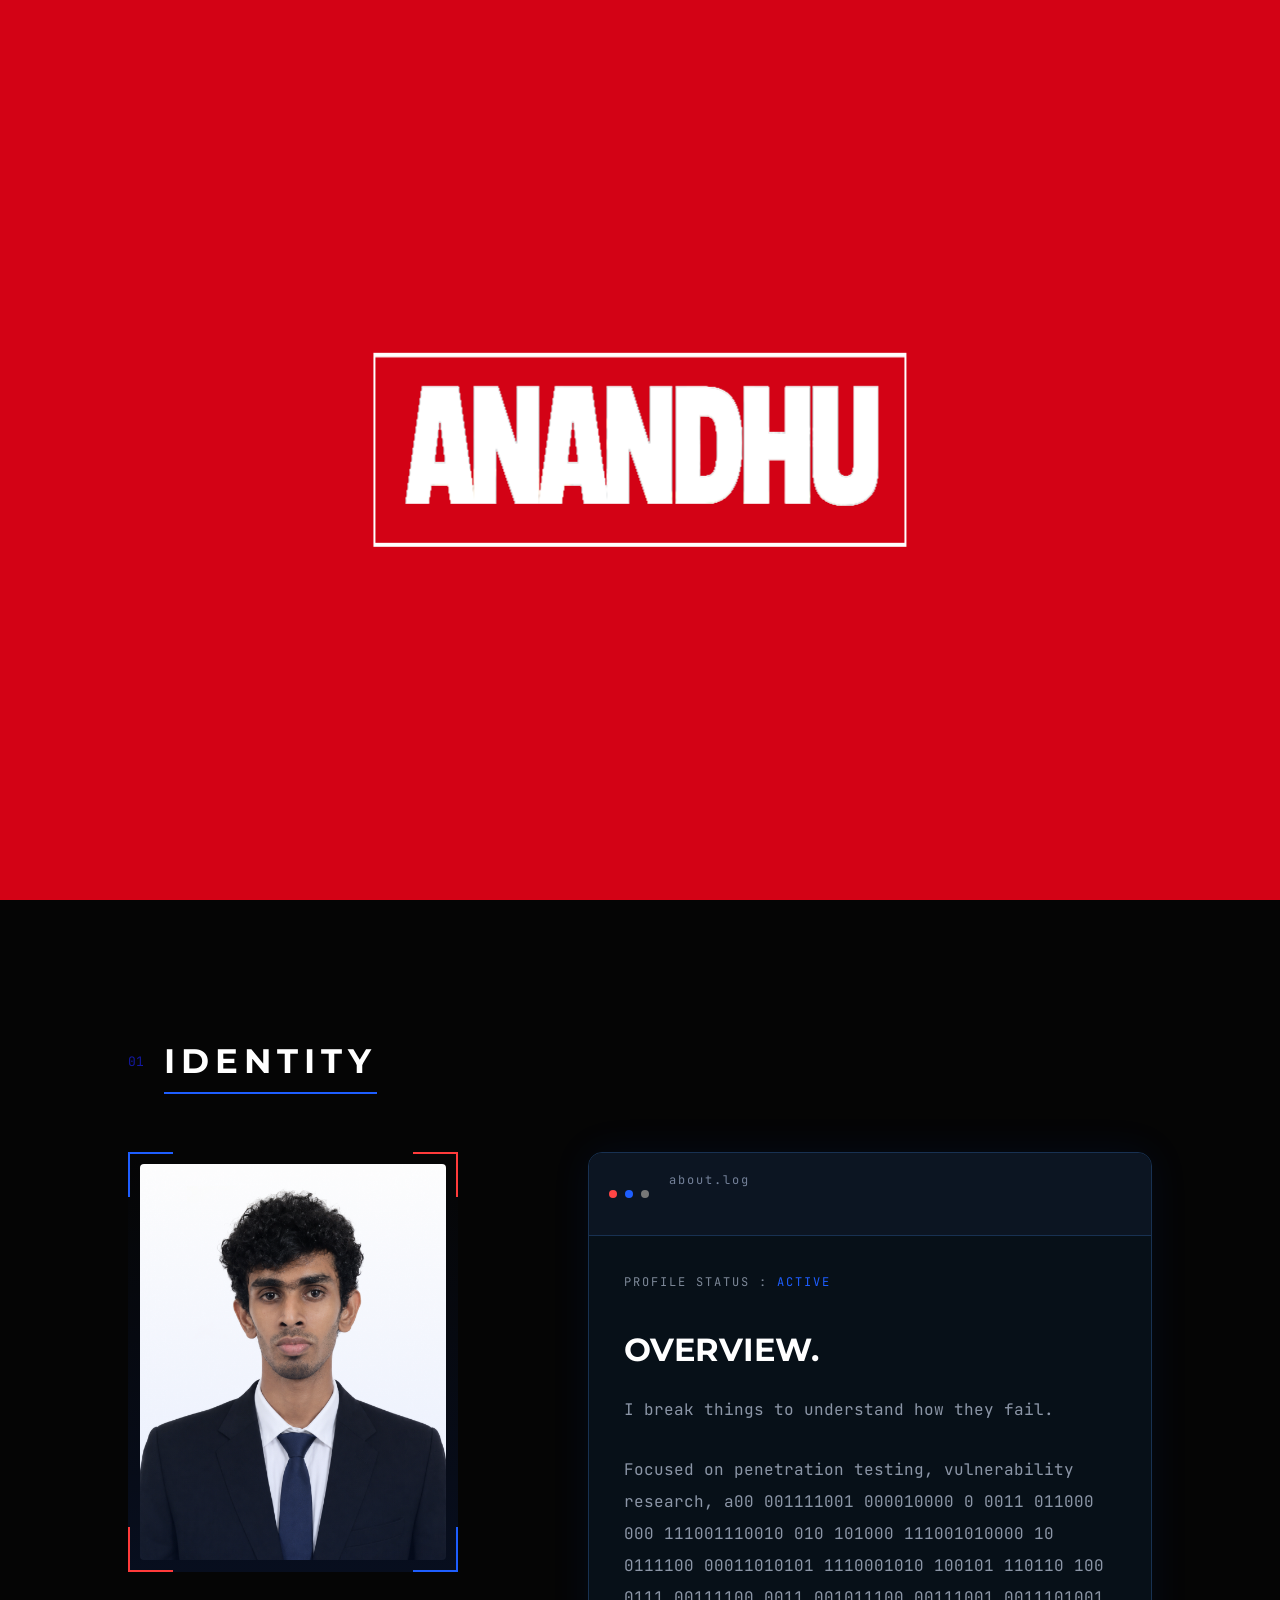
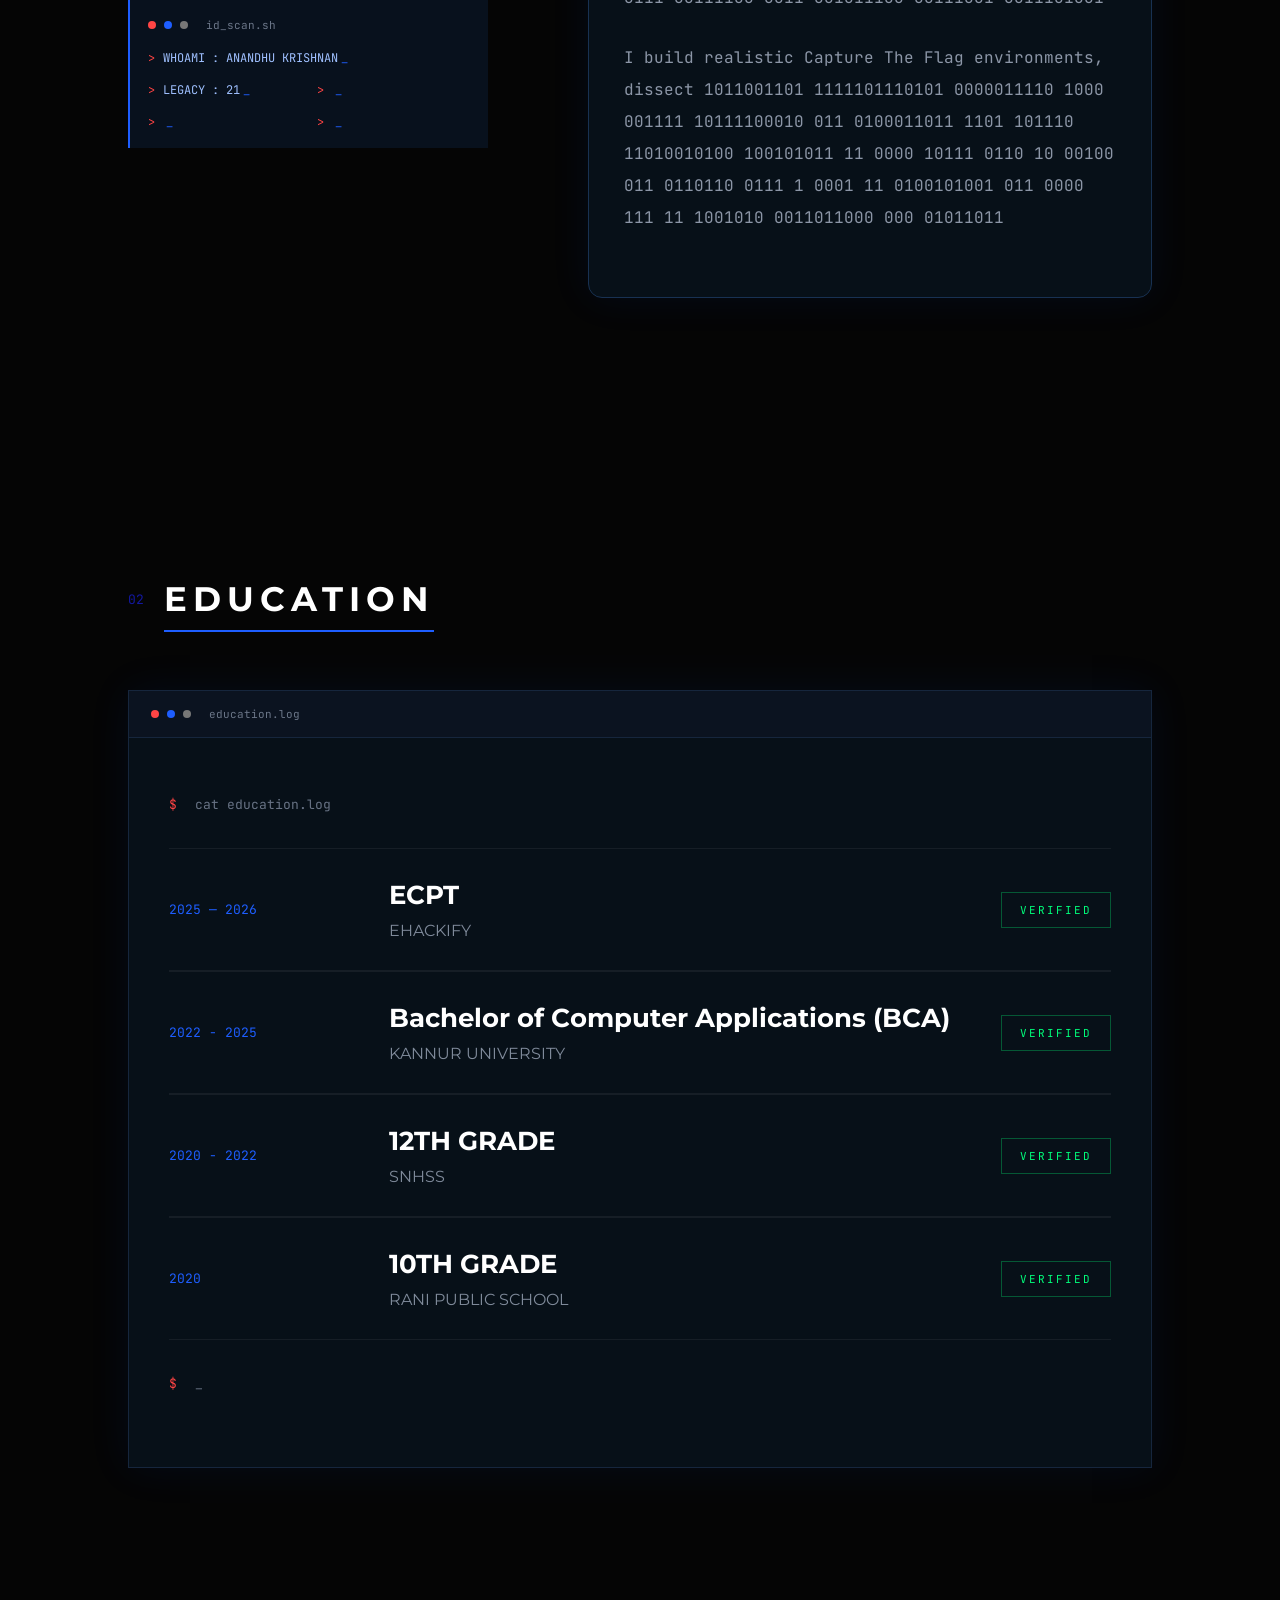
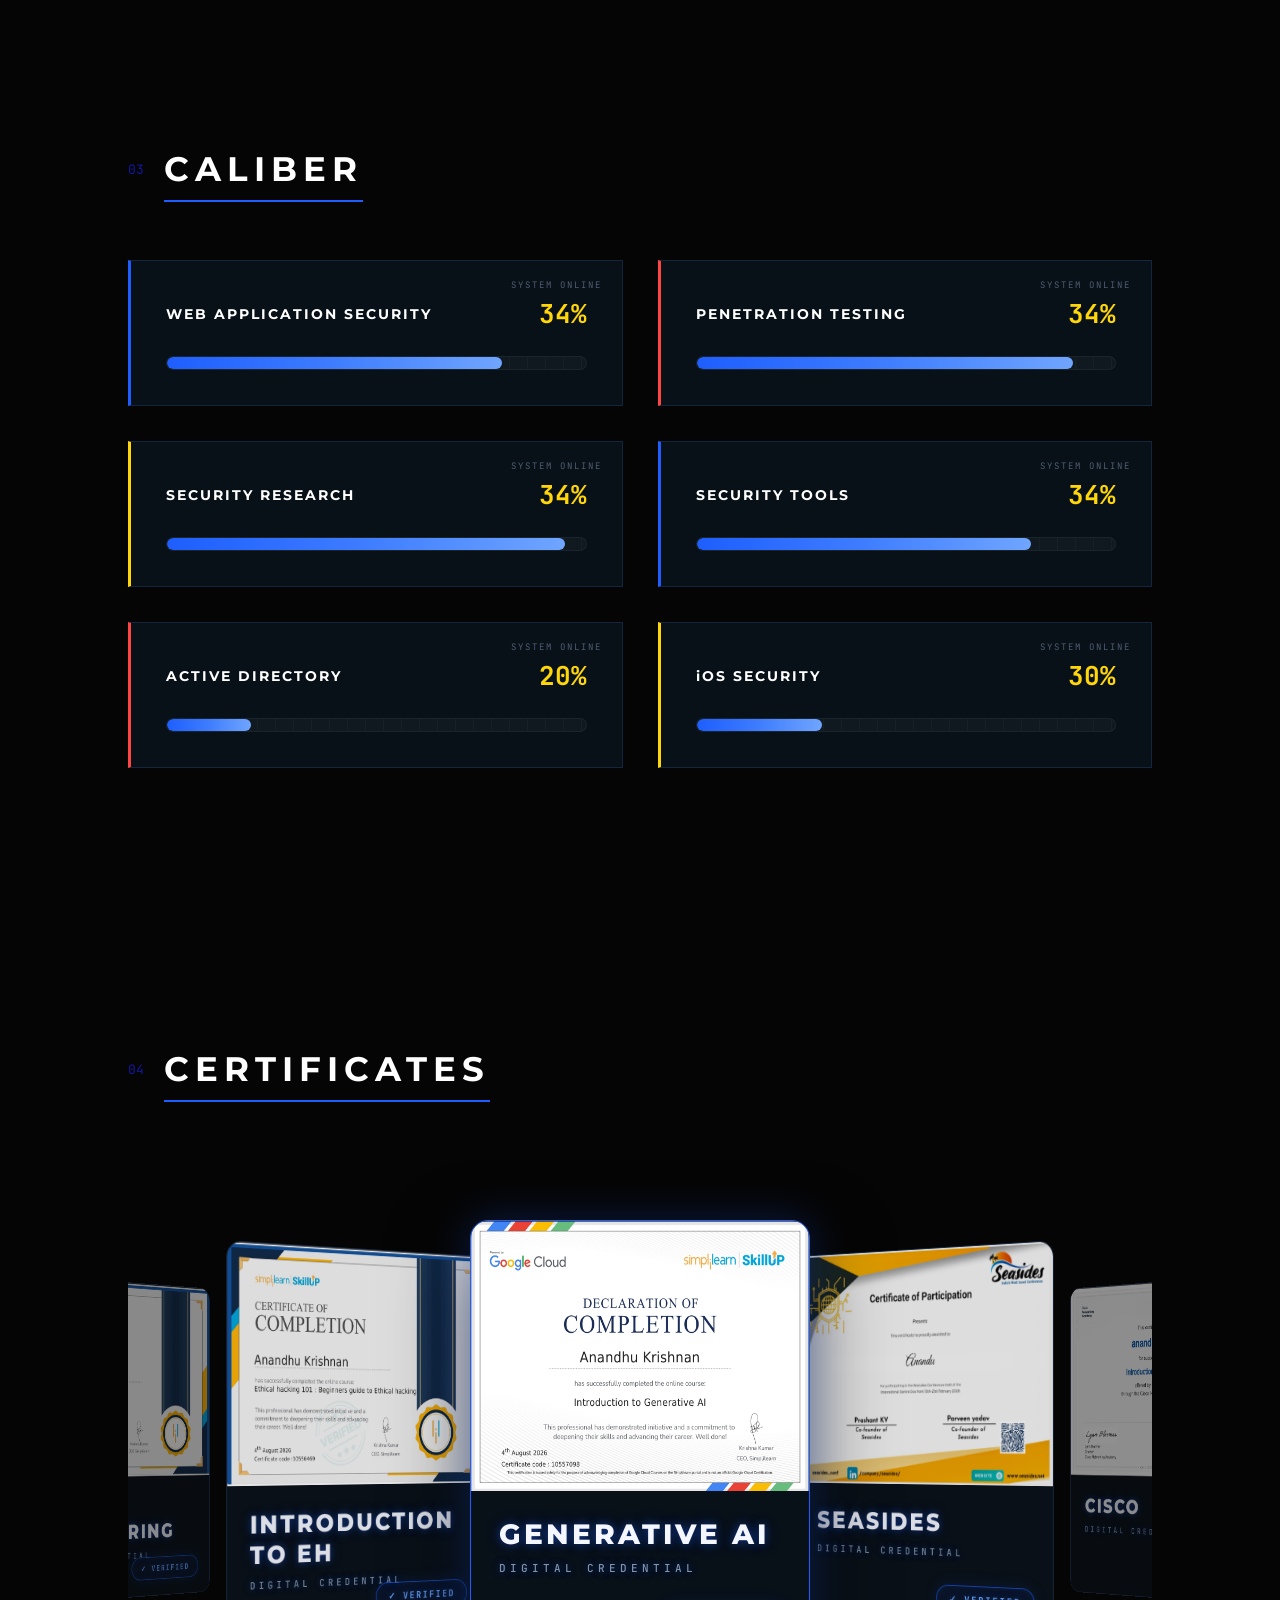
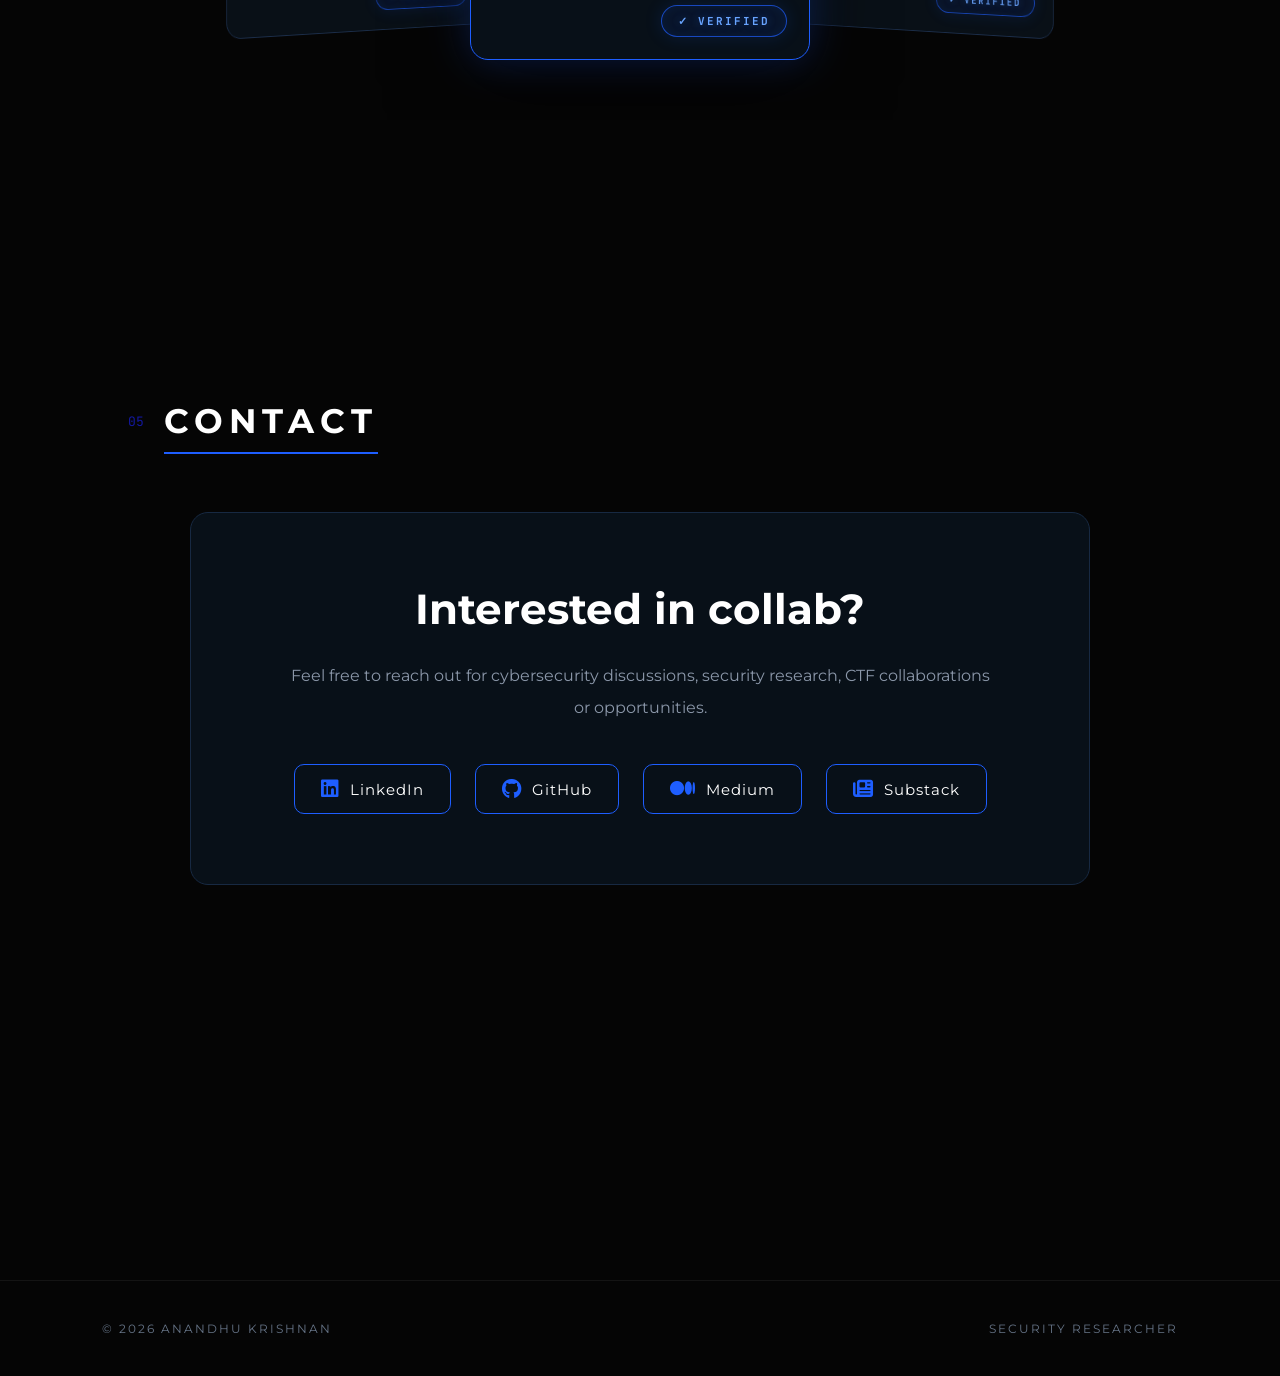
==== index.html @ d2967ce6 "Initial portfolio upload" ====
<!DOCTYPE html>
<html lang="en">

<head>

    <meta charset="UTF-8">
    <meta name="viewport" content="width=device-width, initial-scale=1.0">

    <title>Anandhu | Security Researcher</title>

    <!-- Google Fonts -->
    <link rel="preconnect" href="https://fonts.googleapis.com">
    <link rel="stylesheet" href="https://cdnjs.cloudflare.com/ajax/libs/font-awesome/6.7.2/css/all.min.css">

    <link rel="preconnect" href="https://fonts.gstatic.com" crossorigin>

    <link href="https://fonts.googleapis.com/css2?family=Montserrat:wght@300;400;600;700;800;900&family=JetBrains+Mono:wght@400;500;700&display=swap" rel="stylesheet">

    <!-- Vanta -->
   

    <link rel="stylesheet" href="style.css">

</head>

<body>

<!-- ====================================================== -->
<!-- LOADER -->
<!-- ====================================================== -->
<div id="loader">

    <iframe
        id="loaderFrame"
        src="title.html">
    </iframe>

</div>

 <!-- ====================================================== -->
<!-- HEADER -->
<!-- ====================================================== -->
<header>

    <div class="logo">

        <h2>ANANDHU</h2>

        <span>Security Researcher</span>

    </div>

    <nav>

    <a href="resume/cv_1.pdf"
       target="_blank"
       rel="noopener"
       class="resume-link">
       Resume
    </a>

    <span class="divider">|</span>

    <a href="projects.html"
       class="projects-link">
       Projects
    </a>

</nav>

</header>
<!-- ====================================================== -->
<!-- TITLE -->
<!-- ====================================================== -->


<section id="hero">

    <div id="heroCyberOverlay"></div>

    <div class="scan-lines"></div>

    <canvas id="spiderWeb"></canvas>

    <div class="hero-content">

        <span class="hero-tag">

            SECURITY RESEARCHER

        </span>

        <h1>

            ANANDHU

            <br>

            KRISHNAN

        </h1>

        <div class="hero-line"></div>

        <p>

            Penetration Testing

            •

            Web Security

            •

            Security Research

        </p>

    </div>

</section>

<main>
<!-- ====================================================== -->
<!-- ABOUT -->
<!-- ====================================================== -->

<section id="about" class="section reveal">

    <div class="section-title">

        <span>01</span>

        <h2>IDENTITY</h2>

    </div>

    <div class="about-wrapper">

        <!-- LEFT -->

        <div class="about-left">

            <div class="image-frame">

                <div class="frame tl"></div>

                <div class="frame tr"></div>

                <div class="frame bl"></div>

                <div class="frame br"></div>

                <img src="4759ca44-cf01-4942-9c07-85e36183b4ba.png" alt="Anandhu">

            </div>

            <div class="terminal-card">

                <div class="terminal-header">

                    <span class="circle red"></span>

                    <span class="circle blue"></span>

                    <span class="circle gray"></span>

                    <p>id_scan.sh</p>

                </div>

                <div class="terminal-grid">

                    
<div class="terminal-item">
    <span class="prompt">></span>
    <span class="decode" data-text="WHOAMI : ANANDHU KRISHNAN"></span>
</div>

 <div class="terminal-item">
    <span class="prompt">></span>
    <span class="decode" data-text="LEGACY : 21 YEARS"></span>
</div>

<div class="terminal-item">
    <span class="prompt">></span>
    <span class="decode" data-text="HUB : INDIA"></span>
</div>

<div class="terminal-item">
    <span class="prompt">></span>
    <span class="decode" data-text="ROLE : SECURITY RESEARCHER"></span>
</div>

<div class="terminal-item">
    <span class="prompt">></span>
    <span class="decode" data-text="LANG : MAL / ENG"></span>
</div>

                </div>

            </div>

        </div>

        <!-- RIGHT -->

       <div class="about-right">

    <div class="about-terminal">

        <div class="about-terminal-head">

            <span class="circle red"></span>
            <span class="circle blue"></span>
            <span class="circle gray"></span>
            <p>about.log</p>

        </div>

        <div class="about-terminal-body">

            <div class="about-status">  

                PROFILE STATUS :
                <span>ACTIVE</span>

            </div>

            <h3>

                OVERVIEW.

            </h3>

           <p class="binary">

    I break things to understand how they fail.

</p>

<p class="binary">

    Focused on penetration testing, vulnerability research, and offensive security, I work across web applications and mobile environments to uncover weaknesses, understand attack paths, and turn findings into practical security knowledge.

</p>

<p class="binary">

    I build realistic Capture The Flag environments, dissect vulnerable applications, experiment with attack techniques, and constantly push beyond theoretical security. My goal isn't just to learn how systems work — it's to understand how they can be broken, exploited, and secured.

</p>

        </div>

    </div>

</div>

    </div>

</section>
<!-- ====================================================== -->
<!-- EDUCATION -->
<!-- ====================================================== -->

<section id="education" class="section reveal">

    <div class="section-title">
        <span>02</span>
        <h2>EDUCATION</h2>
    </div>

    <div class="education-terminal">

        <div class="terminal-header">

            <span class="circle red"></span>
            <span class="circle blue"></span>
            <span class="circle gray"></span>

            <p>education.log</p>

        </div>

        <div class="terminal-body">

            <p class="cmd">
                <span>$</span> cat education.log
            </p>

            <!-- Education 1 -->
            <div class="edu-card">

                <div class="edu-year">
                    2025 — 2026
                </div>

                <div class="edu-details">
                    <h3>ECPT</h3>
                    <p>EHACKIFY</p>
                </div>

                <div class="edu-status">
                    VERIFIED
                </div>

            </div>

            <!-- Education 2 -->
            <div class="edu-card">

                <div class="edu-year">
                    2022 - 2025
                </div>

                <div class="edu-details">
                    <h3>Bachelor of Computer Applications (BCA)</h3>
                    <p>KANNUR UNIVERSITY</p>
                </div>

                <div class="edu-status">
                    VERIFIED
                </div>

            </div>

            <!-- Education 3 -->
            <div class="edu-card">

                <div class="edu-year">
                    2020 - 2022
                </div>

                <div class="edu-details">
                    <h3>12TH GRADE</h3>
                    <p>SNHSS</p>
                </div>

                <div class="edu-status">
                    VERIFIED
                </div>

            </div>

            <!-- Education 4 -->
            <div class="edu-card">

                <div class="edu-year">
                    2020
                </div>

                <div class="edu-details">
                    <h3>10TH GRADE</h3>
                    <p>RANI PUBLIC SCHOOL</p>
                </div>

                <div class="edu-status">
                    VERIFIED
                </div>

            </div>

            <p class="cmd blinking">
                <span>$</span> _
            </p>

        </div>

    </div>

</section>

<!-- ====================================================== -->
<!-- CALIBER -->
<!-- ====================================================== -->

<section id="caliber" class="section reveal">

    <div class="section-title">

        <span>03</span>

        <h2>CALIBER</h2>

    </div>

    <div class="skills-wrapper">

        <a href="caliber.html#web" class="skill-card">

            <div class="skill-top">

                <span>WEB APPLICATION SECURITY</span>

                <span class="percent" data-target="80">0%</span>

            </div>

            <div class="progress">

                <div class="progress-fill" data-width="80"></div>

            </div>

        </a>

        <a href="caliber.html#pentest" class="skill-card">

            <div class="skill-top">

                <span>PENETRATION TESTING</span>

                <span class="percent" data-target="90">0%</span>

            </div>

            <div class="progress">

                <div class="progress-fill" data-width="90"></div>

            </div>

        </a>

        <a href="caliber.html#research" class="skill-card">

            <div class="skill-top">

                <span>SECURITY RESEARCH</span>

                <span class="percent" data-target="95">0%</span>

            </div>

            <div class="progress">

                <div class="progress-fill" data-width="95"></div>

            </div>

        </a>

        <a href="caliber.html#tools" class="skill-card">

            <div class="skill-top">

                <span>SECURITY TOOLS</span>

                <span class="percent" data-target="80">0%</span>

            </div>

            <div class="progress">

                <div class="progress-fill" data-width="80"></div>

            </div>

        </a>

        <a href="caliber.html#ad" class="skill-card">

            <div class="skill-top">

                <span>ACTIVE DIRECTORY</span>

                <span class="percent" data-target="20">0%</span>

            </div>

            <div class="progress">

                <div class="progress-fill" data-width="20"></div>

            </div>

        </a>

        <a href="caliber.html#ios" class="skill-card">

            <div class="skill-top">

                <span>iOS SECURITY</span>

                <span class="percent" data-target="30">0%</span>

            </div>

            <div class="progress">

                <div class="progress-fill" data-width="30"></div>

            </div>

        </a>

    </div>

</section>
<!-- ====================================================== -->
<!-- CERTIFICATES -->
<!-- ====================================================== -->

<section id="certificates" class="section reveal">

    <div class="section-title">

        <span>04</span>

        <h2>CERTIFICATES</h2>

    </div>

    <div class="coverflow">

        <div class="certificate-mobile-nav">

    

</div>

        <div class="certificate">
            <img src="Screenshot_4-8-2026_202637_.jpeg">
            <h3>Generative AI</h3>
            
        </div>

        <div class="certificate">
            <img src="seasides-certificate-36898cbfb3ea1f97750a45.png">
            <h3>SeaSides</h3>
            
        </div>

        <div class="certificate">
            <img src="Screenshot_3-8-2026_193849_.jpeg">
            <h3>CISCO</h3>
            
        </div>

        <div class="certificate">
            <img src="Screenshot_1-8-2026_194559_.jpeg">
            <h3>IShadow Break</h3>
            
        </div>

        <div class="certificate">
            <img src="certified_red_certificate_251230_101151.jpg">
            <h3>Red Team Leaders</h3>
            
        </div>

        <div class="certificate">
            <img src="image.png">
            <h3>Prompt Engineering</h3>
            
        </div>

         <div class="certificate">
            <img src="Screenshot_4-8-2026_192936_.jpeg">
            <h3>Introduction to EH</h3>
            
        </div>

    </div>

</section>

<!-- ========================================= -->
<!-- CERTIFICATE PREVIEW -->
<!-- ========================================= -->

<div id="certificatePreview" class="certificate-preview">

    <span id="closePreview">&times;</span>

    <img id="previewImage" src="" alt="Certificate">

</div>

<!-- ====================================================== -->
<!-- CONTACT -->
<!-- ====================================================== -->

<section id="contact" class="section reveal">

    <div class="section-title">

        <span>05</span>

        <h2>CONTACT</h2>

    </div>

    <div class="contact-box">

        <h3>

            Interested in collab?

        </h3>

        <p>

            Feel free to reach out for cybersecurity discussions,
            security research, CTF collaborations or opportunities.

        </p>

        <div class="contact-links">

    <a href="https://www.linkedin.com/in/anandhu-krishnan-356376385?" target="_blank">
        <i class="fa-brands fa-linkedin"></i>
        LinkedIn
    </a>

    <a href="https://github.com/anandhu-in" target="_blank">
        <i class="fa-brands fa-github"></i>
        GitHub
    </a>

    <a href="https://medium.com/@anandhuuu789" target="_blank">
        <i class="fa-brands fa-medium"></i>
        Medium
    </a>

    <a href="https://substack.com/@anandhu314542" target="_blank">
        <i class="fa-solid fa-newspaper"></i>
        Substack
    </a>

</div>

    </div>

</section>

<footer>

    <div class="footer-left">

        © 2026 ANANDHU KRISHNAN

    </div>

    <div class="footer-right">

        SECURITY RESEARCHER

    </div>

</footer>
<link rel="stylesheet" href="spider-web.css">
<script src="spider-web.js" defer></script>
<script src="script.js"></script>
<script src="https://cdn.jsdelivr.net/npm/gsap@3.12.5/dist/gsap.min.js"></script>

</body>

</html>
---- style.css ----
/* =========================================================
   GLOBAL RESET
========================================================= */

*{
    margin:0;
    padding:0;
    box-sizing:border-box;
}

html{
    scroll-behavior:smooth;
}

body{
    background:#050505;
    color:#fff;
    font-family:'Montserrat',sans-serif;
    overflow-x:hidden;
    cursor:default;
}

::selection{
    background:#1e5eff;
    color:#fff;
}

img{
    display:block;
    max-width:100%;
}

a{
    text-decoration:none;
    color:inherit;
}

section{
    padding:140px 10%;
    position:relative;
}

.section{
    min-height:100vh;
}

/* =========================================================
   LOADER
========================================================= */
#loader{
    position:fixed;
    inset:0;
    z-index:99999;

    opacity:1;
    transition:opacity 1s ease;
}

#page{
    opacity:0;
    visibility:hidden;
    transition:opacity 1s ease;
}

#loaderFrame{
    width:100%;
    height:100%;
    border:none;
    display:block;
}

/* =========================================================
   HEADER
========================================================= */

header{

    position:fixed;

    top:0;

    left:0;

    width:100%;

    padding:28px 8%;

    display:flex;

    justify-content:space-between;

    align-items:center;

    z-index:999;

    backdrop-filter:blur(12px);

    background:rgba(5,5,5,.45);

    border-bottom:1px solid rgba(255,255,255,.05);

}

.logo h2{

    font-size:24px;

    font-weight:800;

    letter-spacing:5px;

    color:#f3f718eb;

}

.logo span{

    display:block;

    margin-top:6px;

    font-size:11px;

    letter-spacing:3px;

    color:#7a8697;

}

nav{

    display:flex;

    align-items:center;

    gap:18px;

}

nav a{

    text-decoration:none;
    font-size:14px;
    letter-spacing:2px;
    transition:.3s;

}

nav a.resume-link{

    color:#00c8ff;

}

nav a.projects-link{

    color:#ff3b3b;

}

nav a.resume-link:hover{

    color:#6be7ff;

}

nav a.projects-link:hover{

    color:#ff7070;

}


.divider{

    color:#555;

    user-select:none;

}

/* =========================================================
   HERO
========================================================= */

#hero{

    position:relative;

    height:100vh;

    display:flex;

    justify-content:center;

    align-items:center;

    overflow:hidden;

}

.hero-content{

    position:relative;

    z-index:5;

    text-align:center;

}

.hero-tag{

    display:inline-block;

    padding:8px 18px;

    border:1px solid rgba(30,94,255,.3);

    color:#8fb4ff;

    font-size:11px;

    letter-spacing:3px;

    margin-bottom:30px;

    font-family:"JetBrains Mono",monospace;

}

/* ==========================================
   SPIDER-MAN HERO
========================================== */

#hero h1{

    font-size:92px !important;

    font-weight:900 !important;

    color:#f4f4f4;

    text-shadow:

    -3px 0 10px rgba(135,15,20,.55),

     3px 0 10px rgba(20,60,150,.55),

     0 0 25px rgba(255,255,255,.06);

    transition:.4s;

}


.hero-line{

    width:220px;

    height:2px;

    background:#1e5eff;

    margin:40px auto;

}

.hero-content p{

    color:#8c96a7;

    letter-spacing:4px;

    font-size:13px;

}

.scan-lines{

    position:absolute;

    inset:0;

    pointer-events:none;

    background:
    linear-gradient(
    transparent 50%,
    rgba(255,255,255,.03) 51%);

    background-size:100% 6px;

    opacity:.35;

}

#heroCyberOverlay{

    position:absolute;

    inset:0;

    overflow:hidden;

}

#heroCyberOverlay span{

    position:absolute;

    bottom:-40px;

    font-family:"JetBrains Mono",monospace;

    font-size:11px;

    color:#99161d;

    opacity:.22;

    text-shadow:

        0 0 8px rgba(255,30,30,.12),

        0 0 18px rgba(180,20,30,.08);

    animation:floatData linear infinite;

}

/* =========================================================
   SECTION TITLE
========================================================= */

.section-title{

    display:flex;

    align-items:center;

    gap:20px;

    margin-bottom:70px;

}

.section-title span{

    font-family:"JetBrains Mono",monospace;

    color:#1318a0;

    font-size:13px;

}

.section-title h2{

    font-size:34px;

    letter-spacing:6px;

    font-weight:700;

}

/* =========================================================
   ABOUT
========================================================= */

.about-wrapper{

    display:flex;

    justify-content:space-between;

    gap:100px;

    align-items:flex-start;

}

.about-left{

    width:360px;

}

.image-frame{

    position:relative;

    width:330px;

    height:420px;

    padding:12px;

}

.image-frame img{

    width:100%;

    height:100%;

    object-fit:cover;

    border-radius:4px;

    transition:.5s;

}

.image-frame:hover img{

    transform:scale(1.03);

}

/* =========================================================
   FRAME
========================================================= */

.frame{

    position:absolute;

    width:45px;

    height:45px;

    transition:.5s;

}

.tl{

    top:0;

    left:0;

    border-top:2px solid #1e5eff;

    border-left:2px solid #1e5eff;

}

.tr{

    top:0;

    right:0;

    border-top:2px solid #ff3b3b;

    border-right:2px solid #ff3b3b;

}

.bl{

    bottom:0;

    left:0;

    border-bottom:2px solid #ff3b3b;

    border-left:2px solid #ff3b3b;

}

.br{

    bottom:0;

    right:0;

    border-bottom:2px solid #1e5eff;

    border-right:2px solid #1e5eff;

}

.image-frame:hover .tl{

    transform:translate(-8px,-8px);

}

.image-frame:hover .tr{

    transform:translate(8px,-8px);

}

.image-frame:hover .bl{

    transform:translate(-8px,8px);

}

.image-frame:hover .br{

    transform:translate(8px,8px);

}

/* =========================================================
   TERMINAL CARD
========================================================= */

.terminal-card{

    margin-top:28px;

    background:#08111d;

    border-left:2px solid #1e5eff;

    padding:18px;

}

.terminal-header{

    display:flex;

    align-items:center;

    gap:8px;

    margin-bottom:18px;

}

.circle{

    width:8px;

    height:8px;

    border-radius:50%;

}

.red{

    background:#ff4545;

}

.blue{

    background:#1e5eff;

}

.gray{

    background:#777;

}

.terminal-header p{

    margin-left:10px;

    font-size:11px;

    color:#6b7688;

    font-family:"JetBrains Mono",monospace;

}

.terminal-grid{

    
    display:grid;

    grid-template-columns:1fr 1fr;

    gap:16px;

}
.terminal-grid .terminal-item:first-child{
    grid-column:1 / -1;
}

.terminal-item{

    display:flex;

    gap:8px;

    font-family:"JetBrains Mono",monospace;

    font-size:12px;

    color:#9fc0ff;

}

.prompt{

    color:#ff4444;

}

/* =========================================================
   ABOUT TEXT
========================================================= */

.about-right{

    flex:1;

    max-width:650px;

}

.about-right h3{

    font-size:42px;

    margin-bottom:35px;

}

.about-right p{

    color:#8c96a7;

    line-height:2;

    font-size:16px;

    margin-bottom:28px;

    font-family:"JetBrains Mono",monospace;

}

/* =========================================================
   EDUCATION
========================================================= */

.education-terminal{

    width:100%;

    background:#071018;

    border:1px solid #16263d;

    overflow:hidden;

    box-shadow:0 0 40px rgba(30,94,255,.08);

}

.education-terminal .terminal-header{

    padding:16px 22px;

    background:#0b1320;

    border-bottom:1px solid #16263d;

}

.education-terminal .terminal-body{

    padding:40px;

}

.cmd{

    color:#687385;

    font-family:"JetBrains Mono",monospace;

    margin-bottom:35px;

    font-size:13px;

}

.cmd span{

    color:#ff4444;

    margin-right:10px;

}

.edu-card{

    display:grid;

    grid-template-columns:180px 1fr auto;

    gap:40px;

    align-items:center;

    padding:30px 0;

    border-top:1px solid rgba(255,255,255,.06);

    border-bottom:1px solid rgba(255,255,255,.06);

}

.edu-year{

    font-family:"JetBrains Mono",monospace;

    color:#1e5eff;

    font-size:13px;

}

.edu-details h3{

    font-size:26px;

    margin-bottom:10px;

    font-weight:700;

}

.edu-details p{

    color:#7f8a9a;

}

.edu-status{

    padding:10px 18px;

    border:1px solid rgba(0,255,120,.3);

    color:#00ff7b;

    font-size:11px;

    font-family:"JetBrains Mono",monospace;

    letter-spacing:2px;

}

.blinking{

    margin-top:35px;

    animation:cursorBlink 1s infinite;

}

/* =========================================================
   EXPERTISE
========================================================= */

.skills-wrapper{

    display:grid;

    grid-template-columns:repeat(2,1fr);

    gap:35px;

}

.skill-card{

    padding:35px;

    background:#081018;

    border:1px solid #15253d;

    transition:.35s;

    position:relative;

    overflow:hidden;

}

.skill-card::before{

    content:"";

    position:absolute;

    inset:0;

    background:linear-gradient(
    135deg,
    rgba(30,94,255,.08),
    transparent 40%);

    opacity:0;

    transition:.4s;

}

.skill-card:hover{

    transform:translateY(-8px);

    border-color:#1e5eff;

    box-shadow:0 20px 45px rgba(30,94,255,.15);

}

.skill-card:hover::before{

    opacity:1;

}

.skill-top{

    display:flex;

    justify-content:space-between;

    align-items:center;

    margin-bottom:25px;

}

.skill-top span:first-child{

    font-size:14px;

    font-weight:700;

    letter-spacing:2px;

}

.percent{

    font-family:"JetBrains Mono",monospace;

    color:#ffd60a;

    font-size:26px;

    font-weight:700;

}

.progress{

    position:relative;

    width:100%;

    height:14px;

    border-radius:30px;

    overflow:hidden;

    background:#101820;

    border:1px solid rgba(255,255,255,.05);

}

.progress-fill{

    position:relative;

    width:0%;

    height:100%;

    border-radius:30px;

    background:linear-gradient(
    90deg,
    #1e5eff,
    #3e7dff,
    #70a5ff);

    transition:2.2s cubic-bezier(.19,1,.22,1);

    overflow:hidden;

}

.progress-fill::after{

    content:"";

    position:absolute;

    top:0;

    right:-40px;

    width:40px;

    height:100%;

    background:linear-gradient(
    90deg,
    transparent,
    rgba(255,255,255,.9),
    transparent);

    animation:barGlow 1.2s linear infinite;

}

.skill-card:nth-child(1){

    border-left:3px solid #1e5eff;

}

.skill-card:nth-child(2){

    border-left:3px solid #ff4444;

}

.skill-card:nth-child(3){

    border-left:3px solid #ffd60a;

}

.skill-card:nth-child(4){

    border-left:3px solid #1e5eff;

}

.skill-card:nth-child(5){

    border-left:3px solid #ff4444;

}

.skill-card:nth-child(6){

    border-left:3px solid #ffd60a;

}

/* =========================================================
   EXPERTISE HUD DETAILS
========================================================= */

.skill-card::after{

    content:"SYSTEM ONLINE";

    position:absolute;

    top:18px;

    right:20px;

    font-family:"JetBrains Mono",monospace;

    font-size:9px;

    letter-spacing:2px;

    color:#4f5d71;

}

.progress::before{

    content:"";

    position:absolute;

    inset:0;

    background-image:
    linear-gradient(
    90deg,
    rgba(255,255,255,.03) 1px,
    transparent 1px);

    background-size:18px 100%;

    pointer-events:none;

}

/* =========================================================
   REVEAL
========================================================= */

.reveal{

    opacity:0;

    transform:translateY(70px);

    transition:1s;

}

.reveal.active{

    opacity:1;

    transform:translateY(0);

}

/* =========================================================
   ANIMATIONS
========================================================= */

@keyframes barGlow{

    from{

        transform:translateX(-220px);

    }

    to{

        transform:translateX(420px);

    }

}

@keyframes loadingBar{

    from{

        transform:translateX(-250px);

    }

    to{

        transform:translateX(420px);

    }

}

@keyframes loaderText{

    0%{

        opacity:0;

    }

    15%{

        opacity:1;

    }

    70%{

        opacity:1;

    }

    100%{

        opacity:0;

    }

}

@keyframes cursorBlink{

    0%,45%{

        opacity:1;

    }

    50%,100%{

        opacity:0;

    }

}

@keyframes floatData{

    from{

        transform:translateY(0);

        opacity:0;

    }

    15%{

        opacity:.45;

    }

    85%{

        opacity:.45;

    }

    to{

        transform:translateY(-900px);

        opacity:0;

    }

}

/* =========================================================
   CERTIFICATES
========================================================= */

.coverflow{

    position:relative;

    width:100%;

    height:560px;

    display:flex;

    justify-content:center;

    align-items:center;

    perspective:2200px;

    overflow:hidden;

}

.certificate{

    position:absolute;

    width:340px;

    height:440px;

    background:#081018;

    border:1px solid #1d3150;

    border-radius:18px;

    overflow:hidden;

    cursor:pointer;

    user-select:none;

    transition:

    transform .9s cubic-bezier(.22,1,.36,1),

    opacity .9s,

    filter .9s,

    z-index .9s,

    box-shadow .9s;

}

.certificate img{

    width:100%;

    height:270px;

    object-fit:fill;

}

.certificate h3{

    margin:26px 28px 8px;

    font-size:28px;

    font-weight:800;

    letter-spacing:3px;

    text-transform:uppercase;

    color:#f4f7ff;

    text-shadow:
        0 0 8px rgba(30,94,255,.45),
        0 0 18px rgba(30,94,255,.18);

    position:relative;

    font-family:"Montserrat",sans-serif;

}

.certificate h3::after{

    content:"Digital Credential";

    display:block;

    margin-top:10px;

    font-size:11px;

    font-weight:500;

    letter-spacing:4px;

    text-transform:uppercase;

    color:#7f93af;

    font-family:"JetBrains Mono",monospace;

}
.certificate::after{

    content:"✓ VERIFIED";

    position:absolute;

    bottom:22px;

    right:22px;

    padding:8px 16px;

    border-radius:30px;

    border:1px solid rgba(30,94,255,.7);

    background:rgba(30,94,255,.08);

    color:#68a4ff;

    font-size:11px;

    font-weight:700;

    letter-spacing:2px;

    font-family:"JetBrains Mono",monospace;

    text-shadow:0 0 10px rgba(30,94,255,.45);

    box-shadow:
        inset 0 0 12px rgba(30,94,255,.08),
        0 0 18px rgba(30,94,255,.15);

}

.certificate.active{

    z-index:100;

    opacity:1;

    filter:none;

    transform:

    translateX(0)

    scale(1)

    rotateY(0);

    border-color:#1e5eff;

    box-shadow:

    0 0 40px rgba(30,94,255,.25),

    0 30px 80px rgba(0,0,0,.6);

}

.certificate.left1{

    z-index:80;

    opacity:.9;

    transform:

    translateX(-280px)

    rotateY(38deg)

    scale(.87);

}

.certificate.right1{

    z-index:80;

    opacity:.9;

    transform:

    translateX(280px)

    rotateY(-38deg)

    scale(.87);

}

.certificate.left2{

    z-index:60;

    opacity:.55;

    transform:

    translateX(-520px)

    rotateY(55deg)

    scale(.72);

}

.certificate.right2{

    z-index:60;

    opacity:.55;

    transform:

    translateX(520px)

    rotateY(-55deg)

    scale(.72);

}

.certificate.left3{

    z-index:40;

    opacity:.25;

    transform:

    translateX(-720px)

    rotateY(65deg)

    scale(.55);

}

.certificate.right3{

    z-index:40;

    opacity:.25;

    transform:

    translateX(720px)

    rotateY(-65deg)

    scale(.55);

}

.certificate.hidden{

    opacity:0;

    pointer-events:none;

    transform:scale(.3);

}

/* =========================================================
   CONTACT
========================================================= */

.contact-box{

    width:100%;

    max-width:900px;

    margin:auto;

    padding:70px;

    background:#081018;

    border:1px solid #172942;

    text-align:center;

    border-radius:18px;

}

.contact-box h3{

    font-size:42px;

    margin-bottom:25px;

}

.contact-box p{

    color:#8b97a9;

    line-height:2;

    max-width:700px;

    margin:auto;

}

.contact-links{

    display:flex;

    justify-content:center;

    align-items:center;

    gap:24px;

    flex-wrap:wrap;

    margin-top:40px;

}

.contact-links a{

    display:flex;

    align-items:center;

    gap:10px;

    padding:14px 26px;

    border:1px solid #1e5eff;

    border-radius:10px;

    color:#ffffff;

    text-decoration:none;

    transition:.35s;

    font-size:15px;

    letter-spacing:1px;

}

.contact-links a i{

    font-size:20px;

    color:#1e5eff;

    transition:.35s;

}

.contact-links a:hover{

    background:#1e5eff;

    transform:translateY(-5px);

}

.contact-links a:hover i{

    color:white;

}

/* =========================================================
   FOOTER
========================================================= */

footer{

    margin-top:120px;

    padding:40px 8%;

    display:flex;

    justify-content:space-between;

    align-items:center;

    border-top:1px solid rgba(255,255,255,.06);

    color:#667487;

    font-size:12px;

    letter-spacing:2px;

}

/* =========================================================
   RESPONSIVE
========================================================= */

@media(max-width:768px){

.about-wrapper{

flex-direction:column;

gap:80px;

}

.skills-wrapper{

grid-template-columns:1fr;

}

.edu-card{

grid-template-columns:1fr;

gap:20px;

}

}

@media(max-width:768px){

header{

padding:12px 20px;

}

header .logo{

font-size:20px;

}

nav{

flex-wrap:wrap;

justify-content:center;

gap:18px;

}

nav a{

font-size:14px;

}

#hero{

padding:0 24px;

}

.hero-tag{

font-size:11px;

letter-spacing:2px;

}

.hero-line{

width:140px;

}

.hero-content p{

font-size:15px;

line-height:1.8;

}

section{

padding:110px 6%;

}

.about-left{

width:100%;

}

.image-frame{

width:100%;

height:430px;

}

.contact-box{

padding:40px 25px;

}

.contact-links{

flex-direction:column;

}

footer{

flex-direction:column;

gap:15px;

}

}

/* =========================================================
   SCROLLBAR
========================================================= */

::-webkit-scrollbar{

width:10px;

}

::-webkit-scrollbar-track{

background:#060606;

}

::-webkit-scrollbar-thumb{

background:#1e5eff;

border-radius:20px;

}

::-webkit-scrollbar-thumb:hover{

background:#3d7bff;

}

/* =========================================================
   EXTRA EFFECTS
========================================================= */

.image-frame::before{

content:"";

position:absolute;

inset:0;

background:
linear-gradient(
180deg,
transparent,
rgba(30,94,255,.12),
transparent);

background-size:100% 240%;

animation:imageScan 4s linear infinite;

pointer-events:none;

}

@keyframes imageScan{

0%{

background-position:0 -220%;

}

100%{

background-position:0 220%;

}

}

.hero-content{

animation:heroFade 1.4s ease;

}

@keyframes heroFade{

from{

opacity:0;

transform:translateY(35px);

}

to{

opacity:1;

transform:translateY(0);

}

}

.section-title h2{

position:relative;

display:inline-block;

}

.section-title h2::after{

content:"";

position:absolute;

left:0;

bottom:-12px;

width:0;

height:2px;

background:#1e5eff;

transition:.6s;

}

.reveal.active .section-title h2::after{

width:100%;

}

.about-terminal{

    position:relative;

    background:#071018;

    border:1px solid #183152;

    border-radius:14px;

    overflow:hidden;

    box-shadow:0 0 40px rgba(30,94,255,.08);

}

.about-terminal-head{

    display:flex;

    align-items:center;

    gap:8px;

    padding:15px 20px;

    background:#0c1522;

    border-bottom:1px solid #183152;

}

.about-terminal-head p{

    margin-left:12px;

    font-size:12px;

    color:#748199;

    letter-spacing:2px;

}

.about-terminal-body{

    padding:35px;

}

.about-terminal-body h3{

    margin:25px 0;

    font-size:32px;

    font-weight:700;

}

.about-status{

    display:inline-block;

    margin-bottom:15px;

    font-family:"JetBrains Mono",monospace;

    font-size:12px;

    letter-spacing:2px;

    color:#7d8898;

}

.about-status span{

    color:#1e5eff;

}

.about-terminal::before{

    content:"";

    position:absolute;

    inset:0;

    background:linear-gradient(
        transparent 97%,
        rgba(30,94,255,.04) 100%
    );

    background-size:100% 5px;

    pointer-events:none;

    animation:terminalScan 10s linear infinite;

}

@keyframes terminalScan{

    from{

        background-position:0 0;

    }

    to{

        background-position:0 300px;

    }

}

.decode::after{

    content:"_";

    color:#1e5eff;

    margin-left:3px;

    animation:cursorBlink .8s infinite;

}

.boot-terminal{

    width:760px;
    max-width:92%;

    background:#070b12;

    border:1px solid #183250;

    box-shadow:0 0 70px rgba(30,94,255,.08);

    overflow:hidden;

}

.boot-header{

    display:flex;

    align-items:center;

    gap:8px;

    padding:16px 20px;

    background:#0c1520;

    border-bottom:1px solid #183250;

}

.boot-header p{

    margin-left:12px;

    color:#6f8098;

    font-size:12px;

    letter-spacing:2px;

    font-family:JetBrains Mono,monospace;

}

.boot-body{

    padding:30px;

    min-height:300px;

    font-family:JetBrains Mono,monospace;

    font-size:15px;

    line-height:2;

}

.boot-line{

    opacity:0;

    transform:translateY(10px);

    animation:bootReveal .35s forwards;

}

.boot-success{

    color:#38d27d;

}

.boot-info{

    color:#7dafff;

}

.boot-warning{

    color:#ff4040;

}

.boot-cursor{

    display:inline-block;

    width:10px;

    background:#1e5eff;

    margin-left:5px;

    animation:cursorBlink .8s infinite;

}

@keyframes bootReveal{

    to{

        opacity:1;
        transform:translateY(0);

    }

}

.skill-card{

    text-decoration:none;

    color:inherit;

    cursor:pointer;

    transition:.35s;

}

.skill-card:hover{

    transform:translateY(-8px) scale(1.02);

    border-color:#1e5eff;

    box-shadow:0 0 30px rgba(30,94,255,.25);

}

/* ==========================================
   CERTIFICATE PREVIEW
========================================== */

.certificate-preview{

    position:fixed;

    inset:0;

    display:flex;

    justify-content:center;

    align-items:center;

    background:rgba(0,0,0,.88);

    backdrop-filter:blur(12px);

    opacity:0;

    visibility:hidden;

    transition:.35s;

    z-index:99999;

}

.certificate-preview.active{

    opacity:1;

    visibility:visible;

}

.certificate-preview img{

    width:min(88vw,1000px);

    max-height:88vh;

    object-fit:contain;

    border-radius:12px;

    border:1px solid #1e5eff;

    background:#081018;

    box-shadow:
        0 0 45px rgba(30,94,255,.25),
        0 35px 90px rgba(0,0,0,.65);

    animation:previewOpen .35s ease;

}

@keyframes previewOpen{

    from{

        opacity:0;

        transform:scale(.85);

    }

    to{

        opacity:1;

        transform:scale(1);

    }

}

#closePreview{

    position:absolute;

    top:30px;

    right:40px;

    font-size:42px;

    color:#ffffff;

    cursor:pointer;

    transition:.3s;

    user-select:none;

}

#closePreview:hover{

    color:#1e5eff;

    transform:rotate(90deg);

}

/* ==========================================
   BACKGROUND DIM WHEN PREVIEW IS OPEN
========================================== */

body.preview-open .coverflow{

    filter:brightness(.35) blur(3px);

    transition:.35s;

}

body.preview-open .section-title{

    opacity:.25;

    transition:.35s;

}

/* ==========================================
   PREMIUM BLUE GLOW
========================================== */

.certificate-preview img{

    box-shadow:

    0 0 18px rgba(30,94,255,.35),

    0 0 60px rgba(30,94,255,.20),

    0 40px 90px rgba(0,0,0,.75);

}

/* ==========================================
   HERO GLITCH
========================================== */

.glitch-word{

    color:#ff3030 !important;

    text-shadow:

        -2px 0 #ff0000,

         2px 0 #1e5eff,

         0 0 18px rgba(255,40,40,.8);

    animation: glitch .2s;

}

@keyframes glitch{

    0%{

        transform:translate(0);

        opacity:.25;

    }

    20%{

        transform:translate(-2px,1px);

    }

    40%{

        transform:translate(2px,-1px);

    }

    60%{

        transform:translate(-1px,2px);

    }

    80%{

        transform:translate(2px,1px);

    }

    100%{

        transform:translate(0);

        opacity:.45;

    }

}

/* =======================================================
   MOBILE CERTIFICATE WALLET & CAROUSEL
======================================================= */

@media (max-width:768px){

.coverflow{

    display:flex;

    overflow-x:auto;

    overflow-y:hidden;

    justify-content:flex-start;

    align-items:center;

    gap:25px;

    height:auto;

    padding:30px 25px;

    perspective:none;

    scroll-snap-type:x mandatory;

    scroll-behavior:smooth;

    -webkit-overflow-scrolling:touch;

    -ms-overflow-style:none;

    scrollbar-width:none;

}

.coverflow::-webkit-scrollbar{

    display:none;

}

.certificate{

    position:relative !important;

    flex:0 0 88%;

    width:88%;

    max-width:360px;

    height:auto;

    left:auto !important;

    right:auto !important;

    top:auto !important;

    transform:none !important;

    opacity:1 !important;

    filter:none !important;

    z-index:1 !important;

    scroll-snap-align:center;

    border:1px solid #21416b;

    border-radius:18px;

    background:linear-gradient(180deg,#081018,#0c1624);

    box-shadow:

    0 15px 40px rgba(0,0,0,.45),

    0 0 18px rgba(30,94,255,.15);

}

.certificate img{

    height:200px;

    object-fit:fill;

}

.certificate h3{

    font-size:22px;

    text-align:center;

    margin:25px 0 18px;

}

.certificate.left1,
.certificate.right1,
.certificate.left2,
.certificate.right2,
.certificate.left3,
.certificate.right3,
.certificate.hidden{

    display:block !important;

}

header{

    transition:transform .35s ease;

}

header.hide{

    transform:translateY(-110%);

}

}
/* =========================================
   HERO MOBILE
========================================= */


@media (max-width:768px){

    #hero{

        padding:0 24px;

    }

    #hero h1{

        font-size:56px !important;

        line-height:1;

        letter-spacing:1px;

        word-break:break-word;

    }

    .hero-tag{

        font-size:11px;

        letter-spacing:2px;

    }

    .hero-line{

        width:140px;

    }

    .hero-content p{

        font-size:15px;

        line-height:1.8;

    }

}
@media (max-width:768px){

    header{

        padding:12px 20px;

    }

    header .logo{

        font-size:20px;

    }

    nav a{

        font-size:14px;

    }

}


@media(max-width:768px){

header{

padding:22px 6%;

flex-direction:column;

gap:20px;

}

nav{

flex-wrap:wrap;

justify-content:center;

gap:18px;

}
}
#spiderWeb{
    position:absolute;
    inset:0;
    width:100%;
    height:100%;
    display:block;
    z-index:0;
}

.hero-content{
    position:relative;
    z-index:5;
}
---- spider-web.css ----
/* spider-web.css
   Minimal, scoped styling for the physics-based silk web canvas.
   Does not touch #hero's own layout beyond what the JS sets inline
   (position: relative, only if #hero was previously position: static).
*/
.spider-web-canvas {
    position: absolute;
    inset: 0;
    z-index: 0;
    pointer-events: none;
    display: block;
}
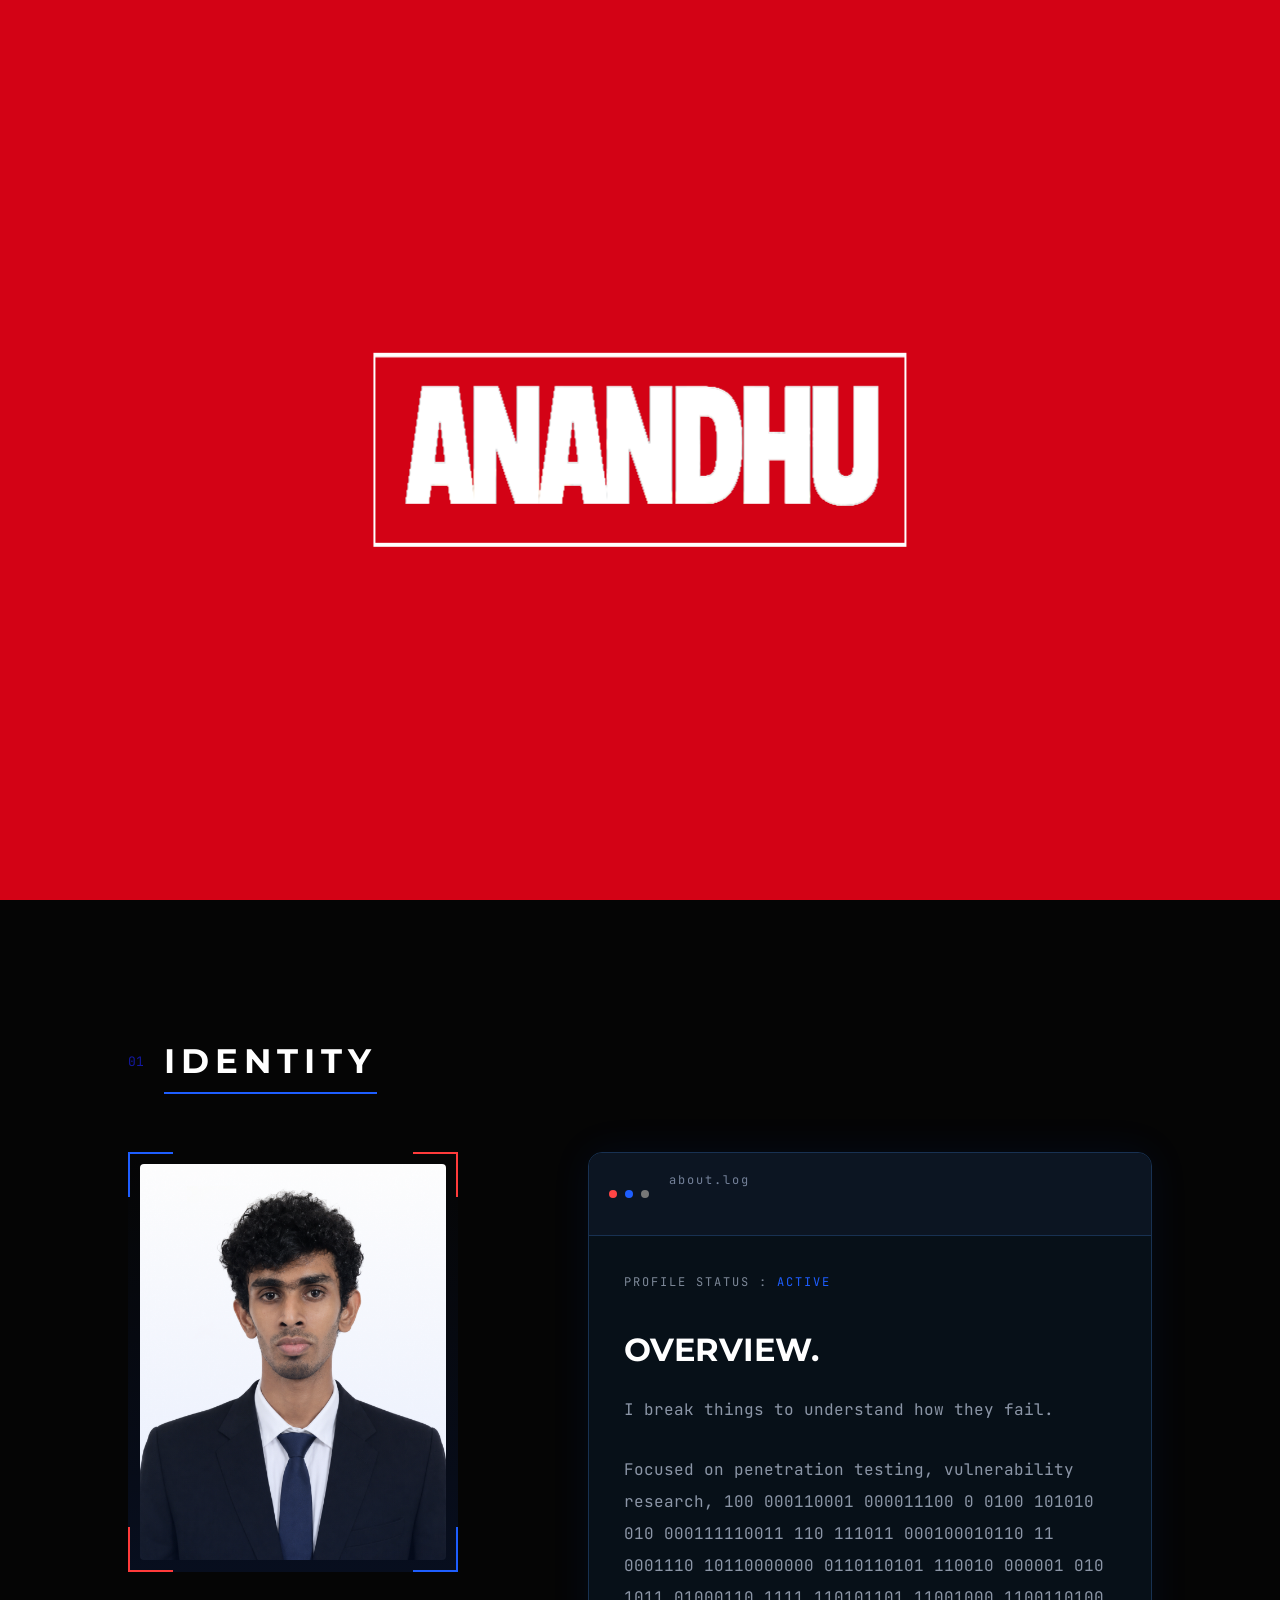
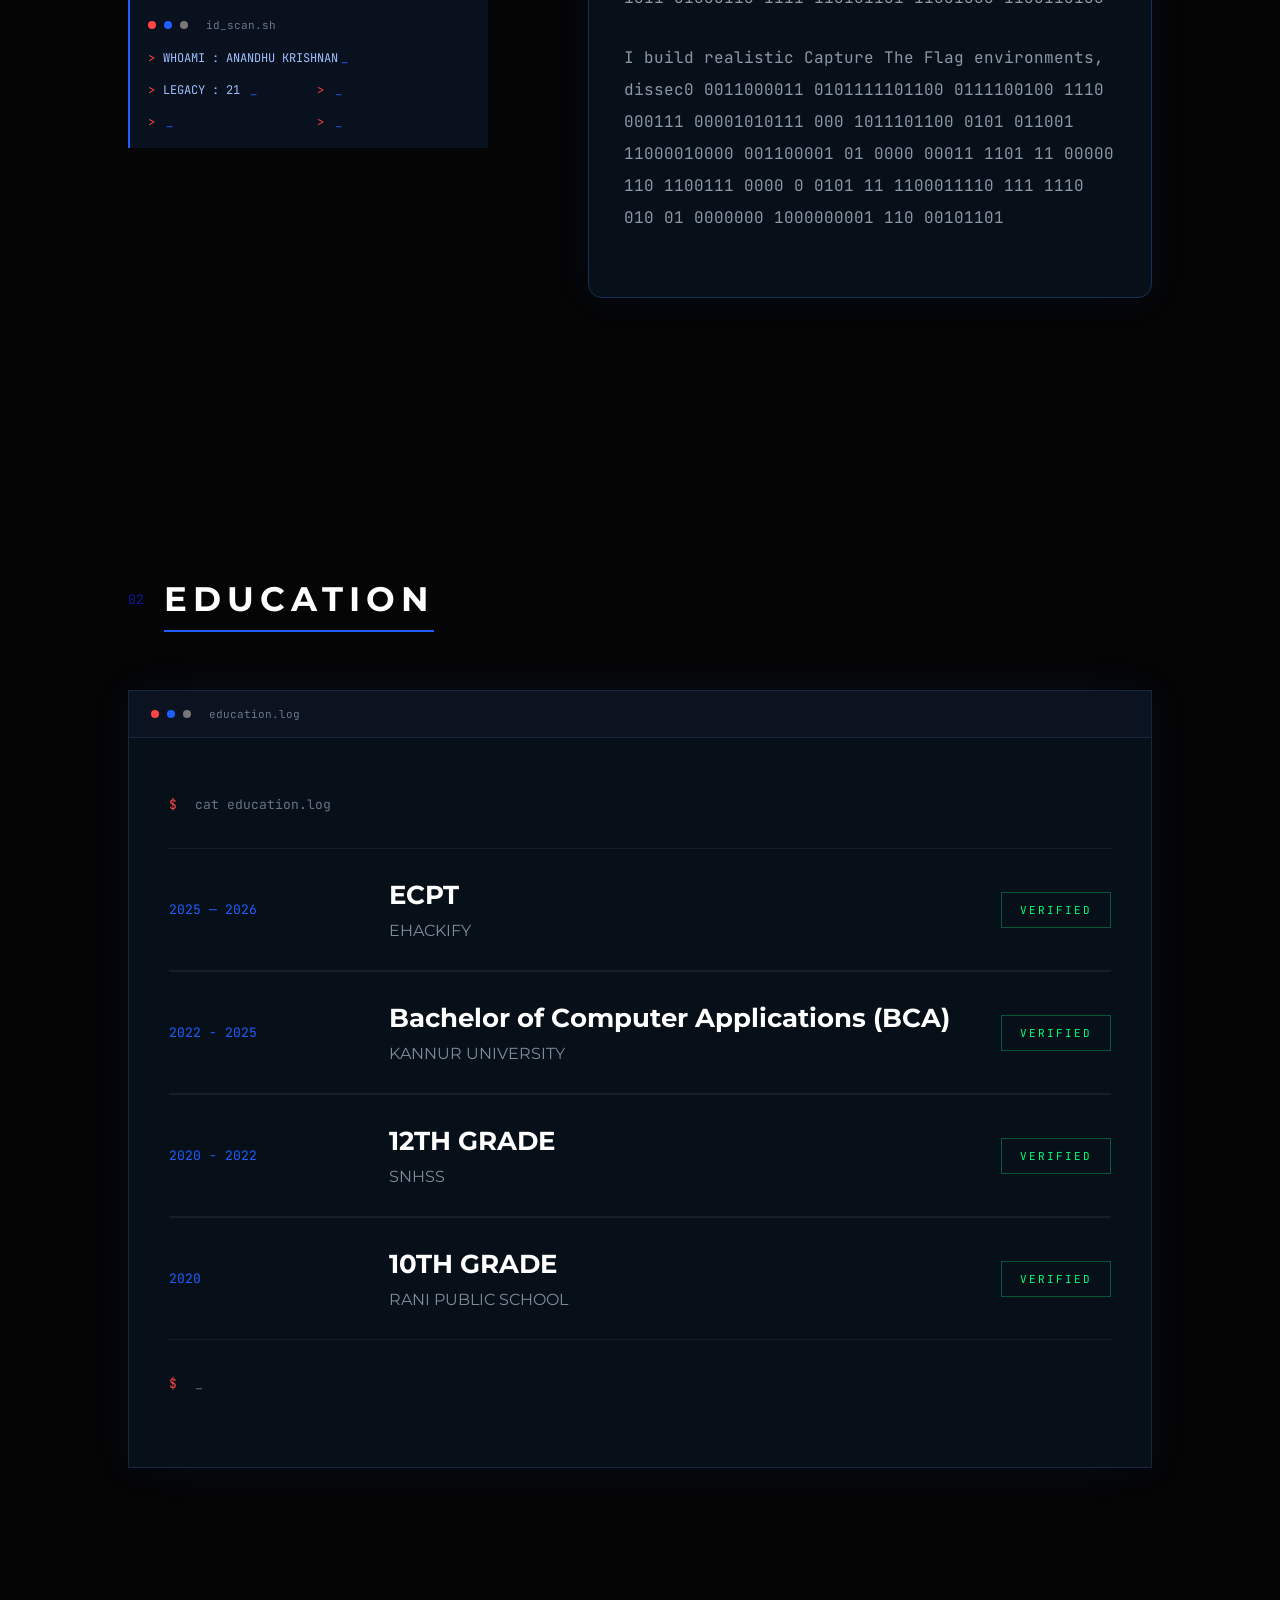
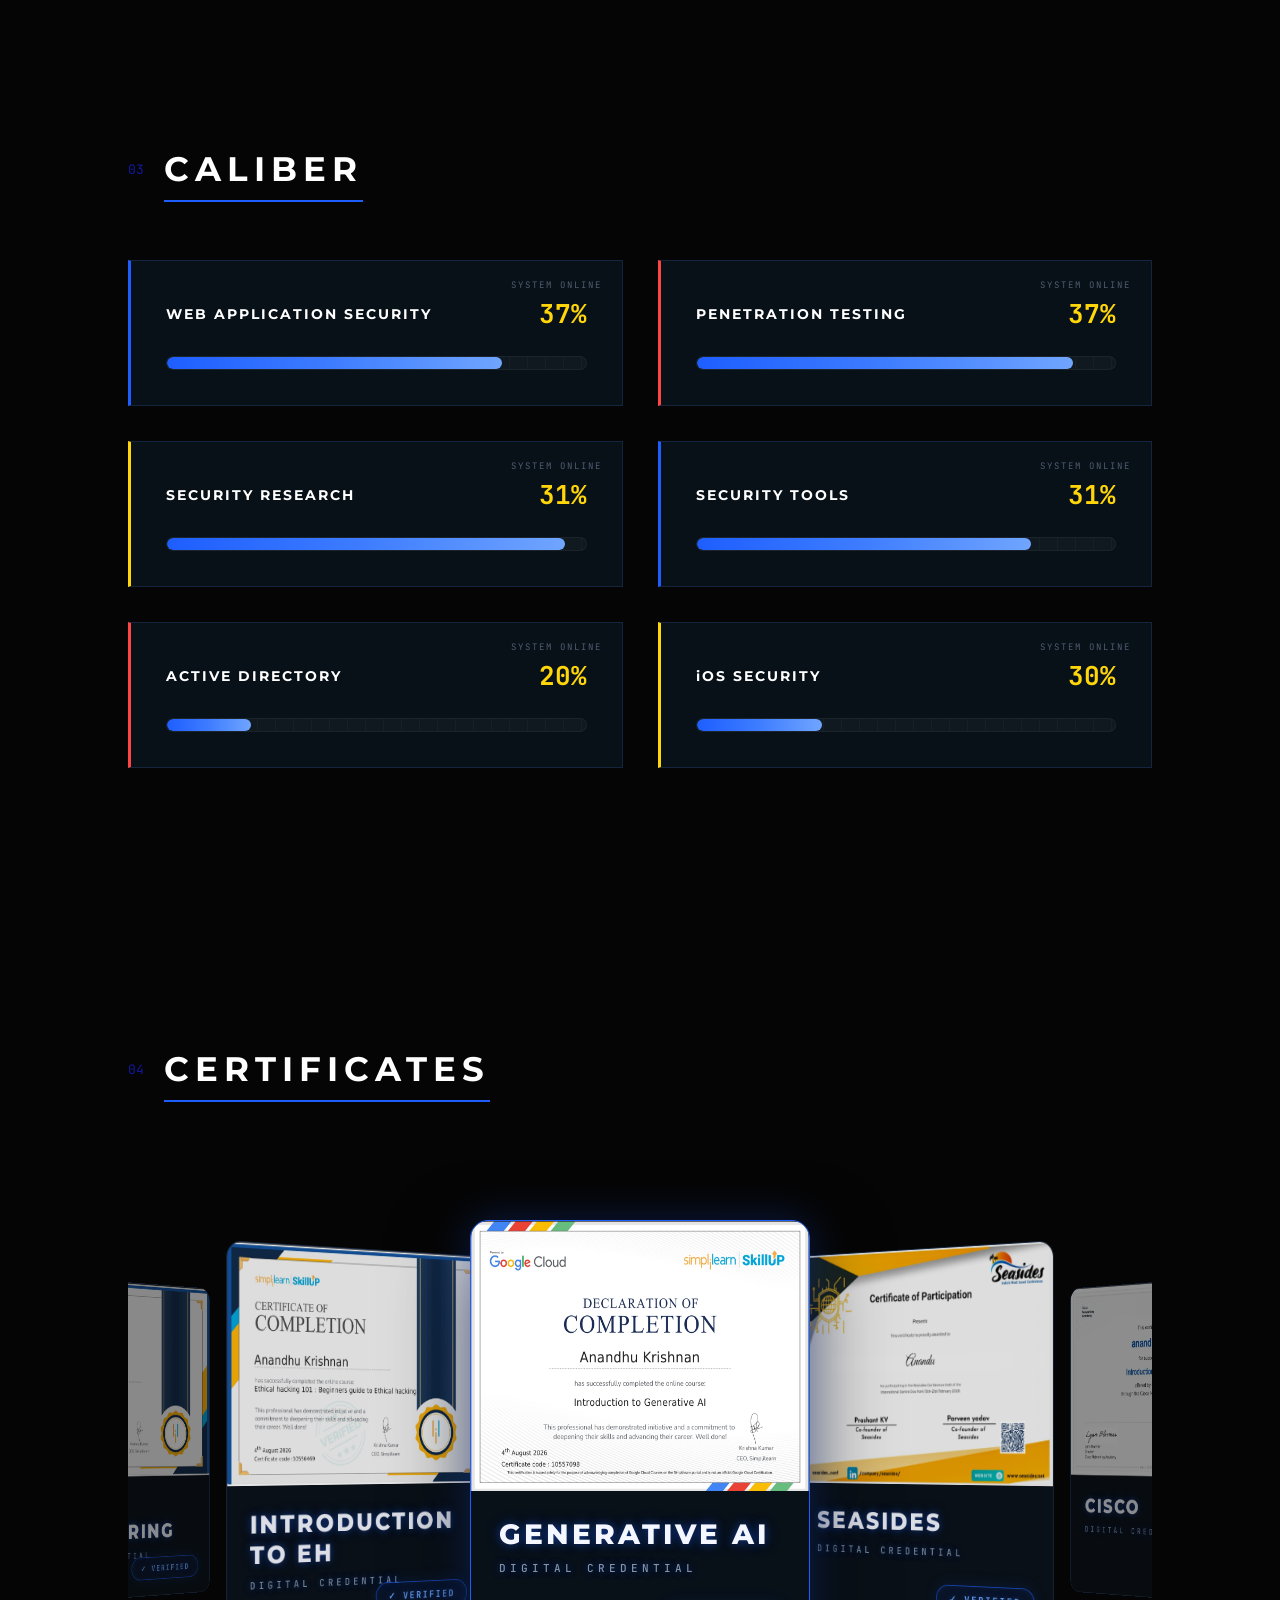
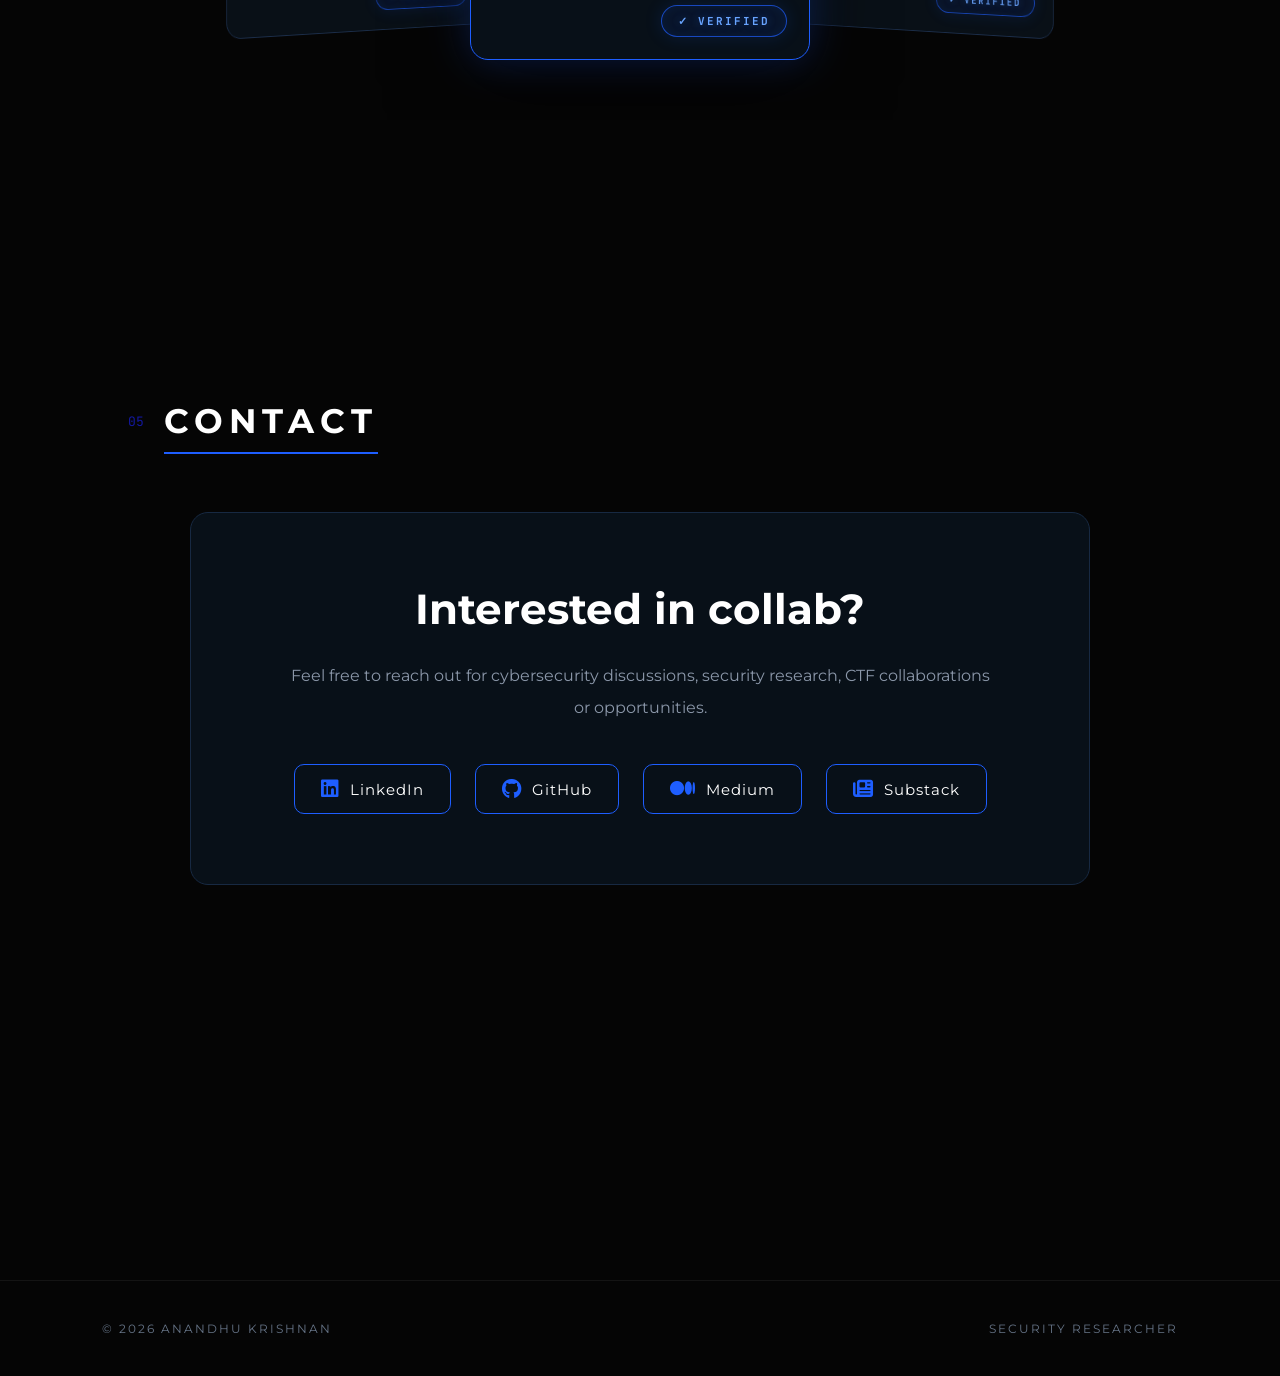
==== commit 030c3c80: "index.html" ====
--- a/index.html
+++ b/index.html
@@ -52,7 +52,7 @@
 
     <nav>
 
-    <a href="resume/cv_1.pdf"
+    <a href="cv_1.pdf"
        target="_blank"
        rel="noopener"
        class="resume-link">
@@ -657,4 +657,4 @@
 
 </body>
 
-</html>+</html>
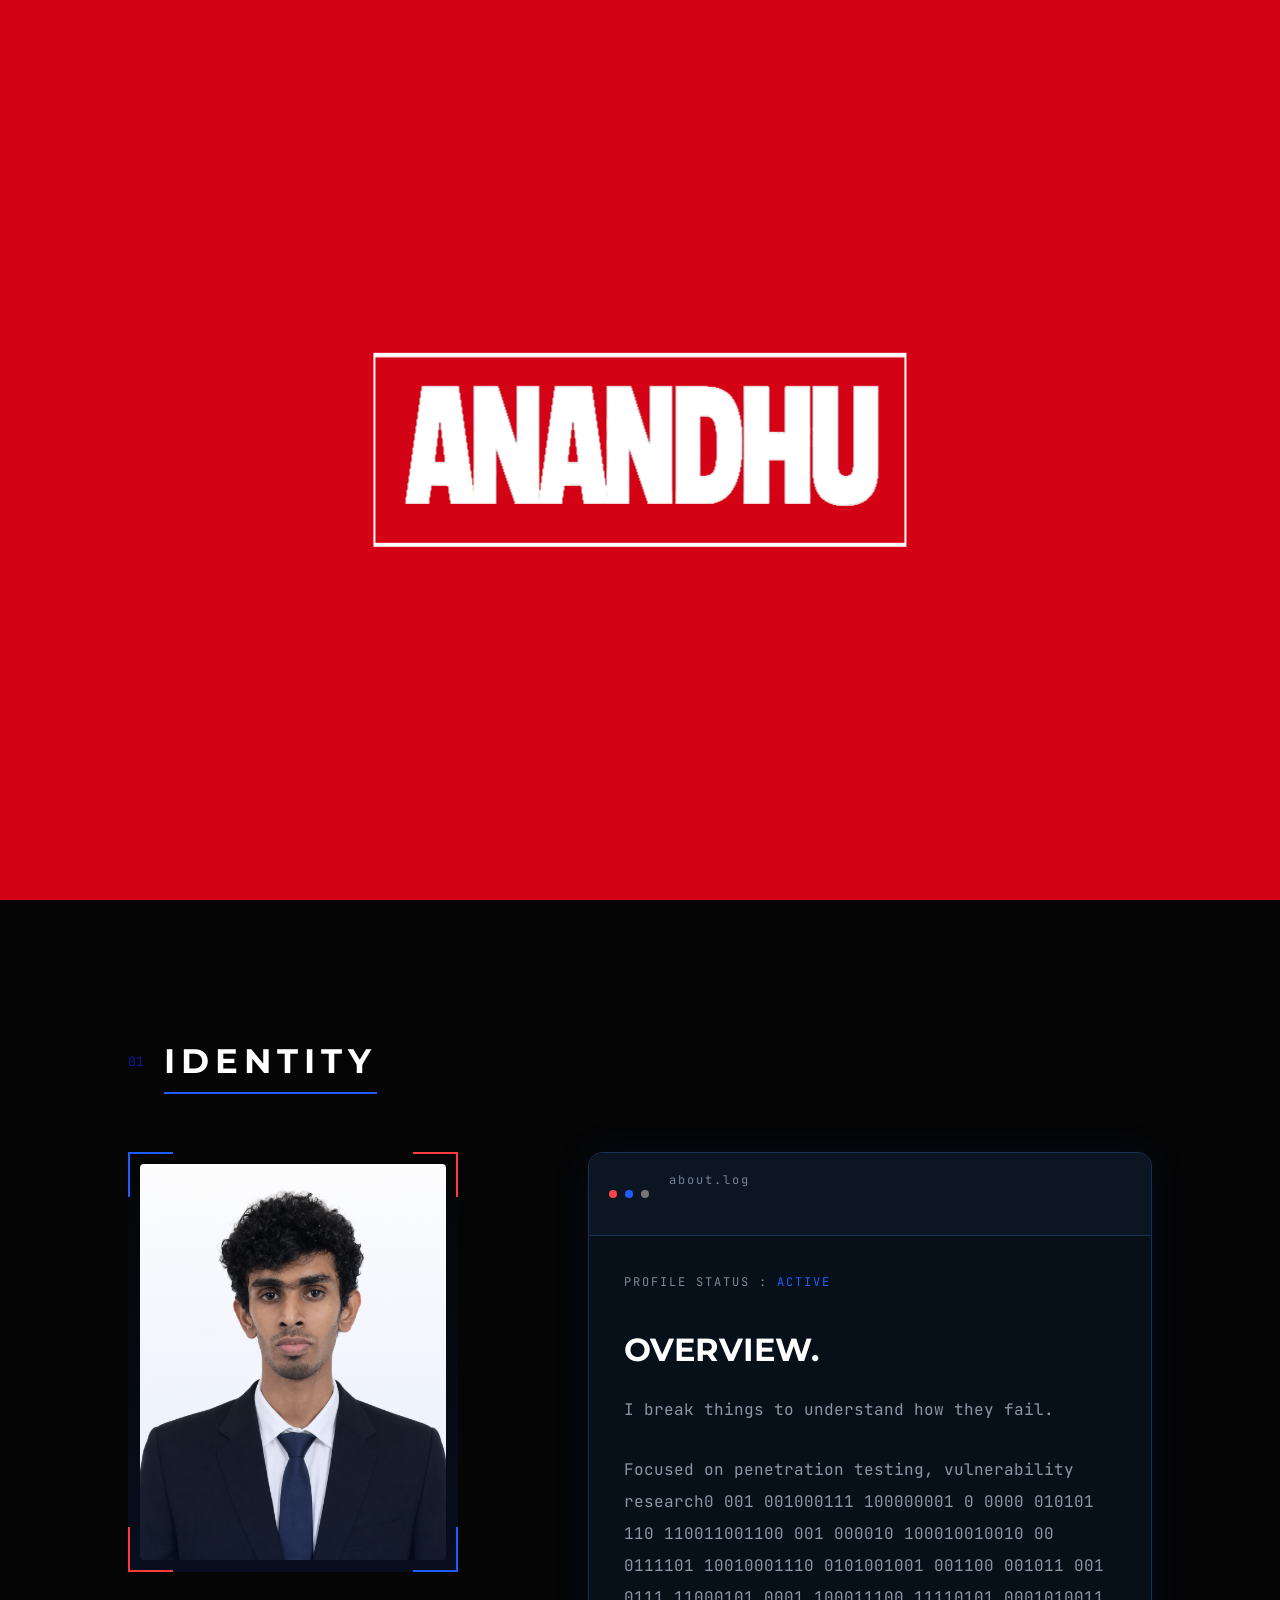
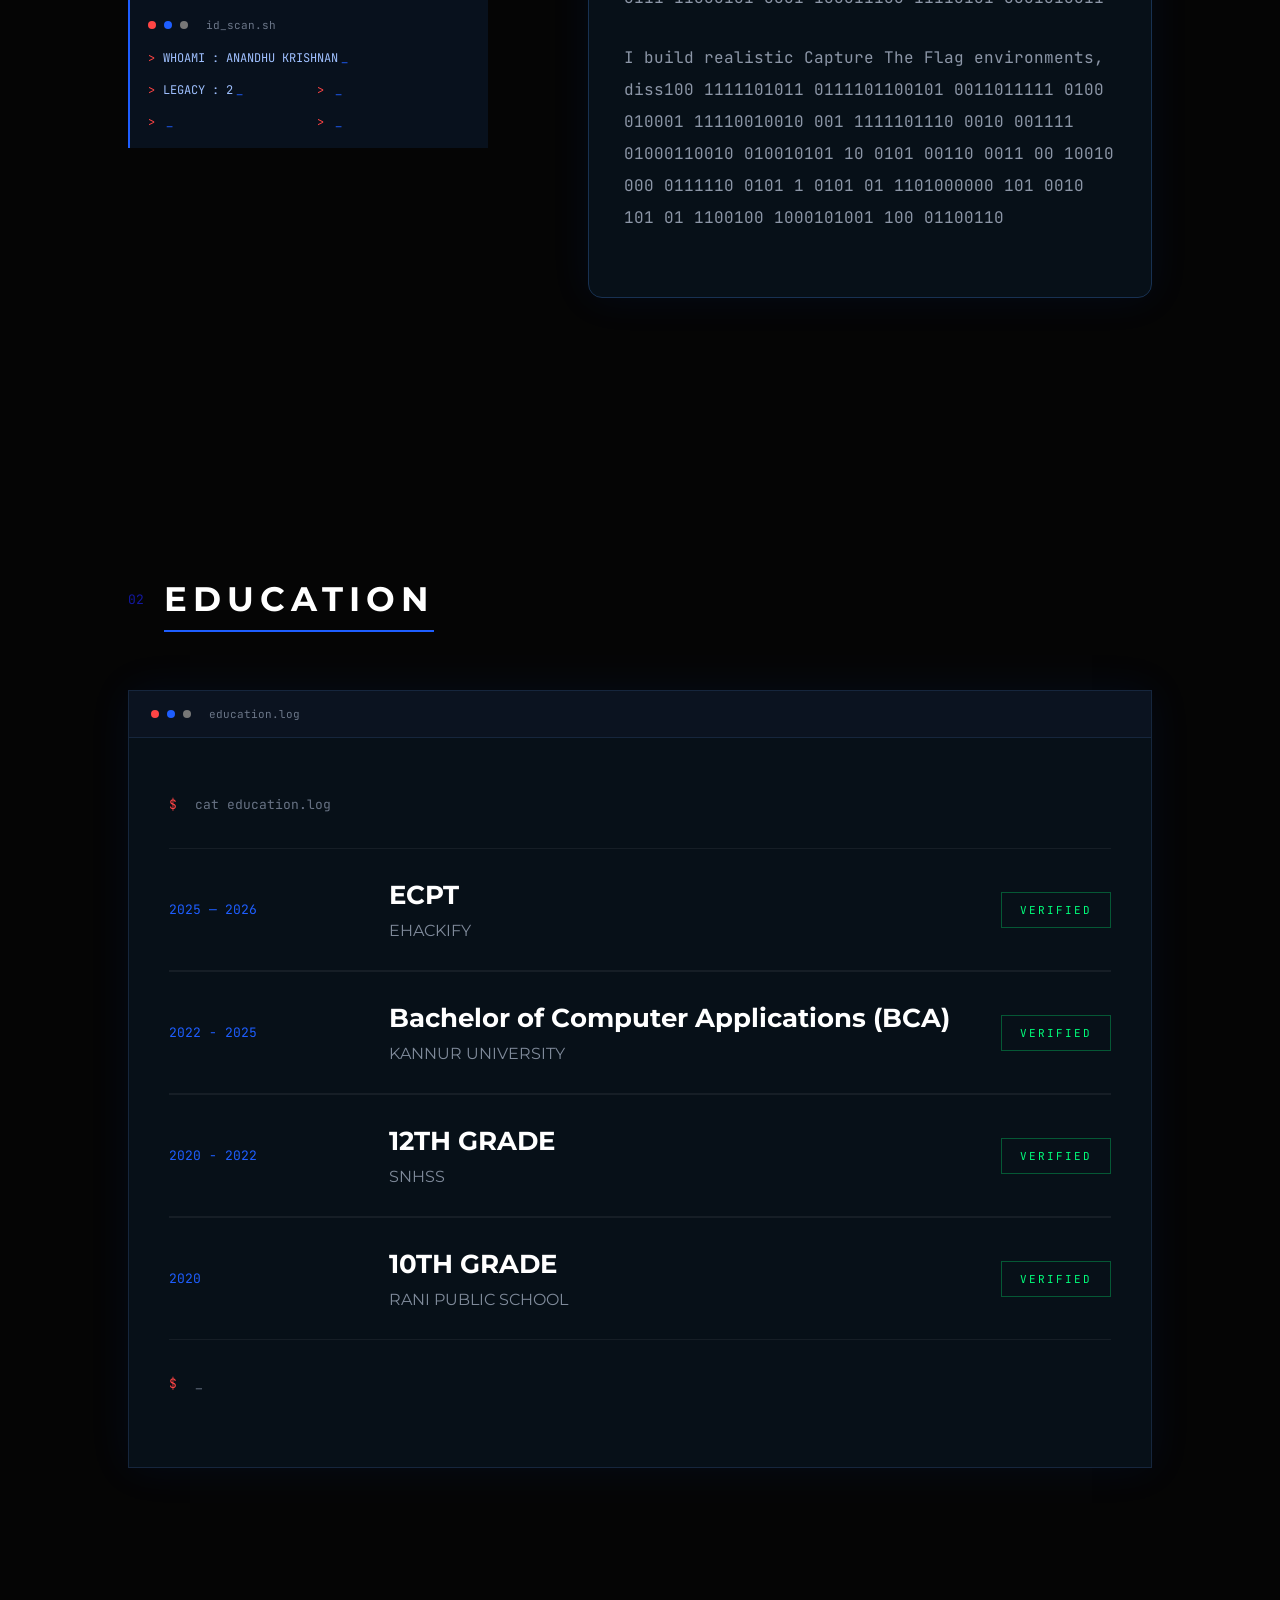
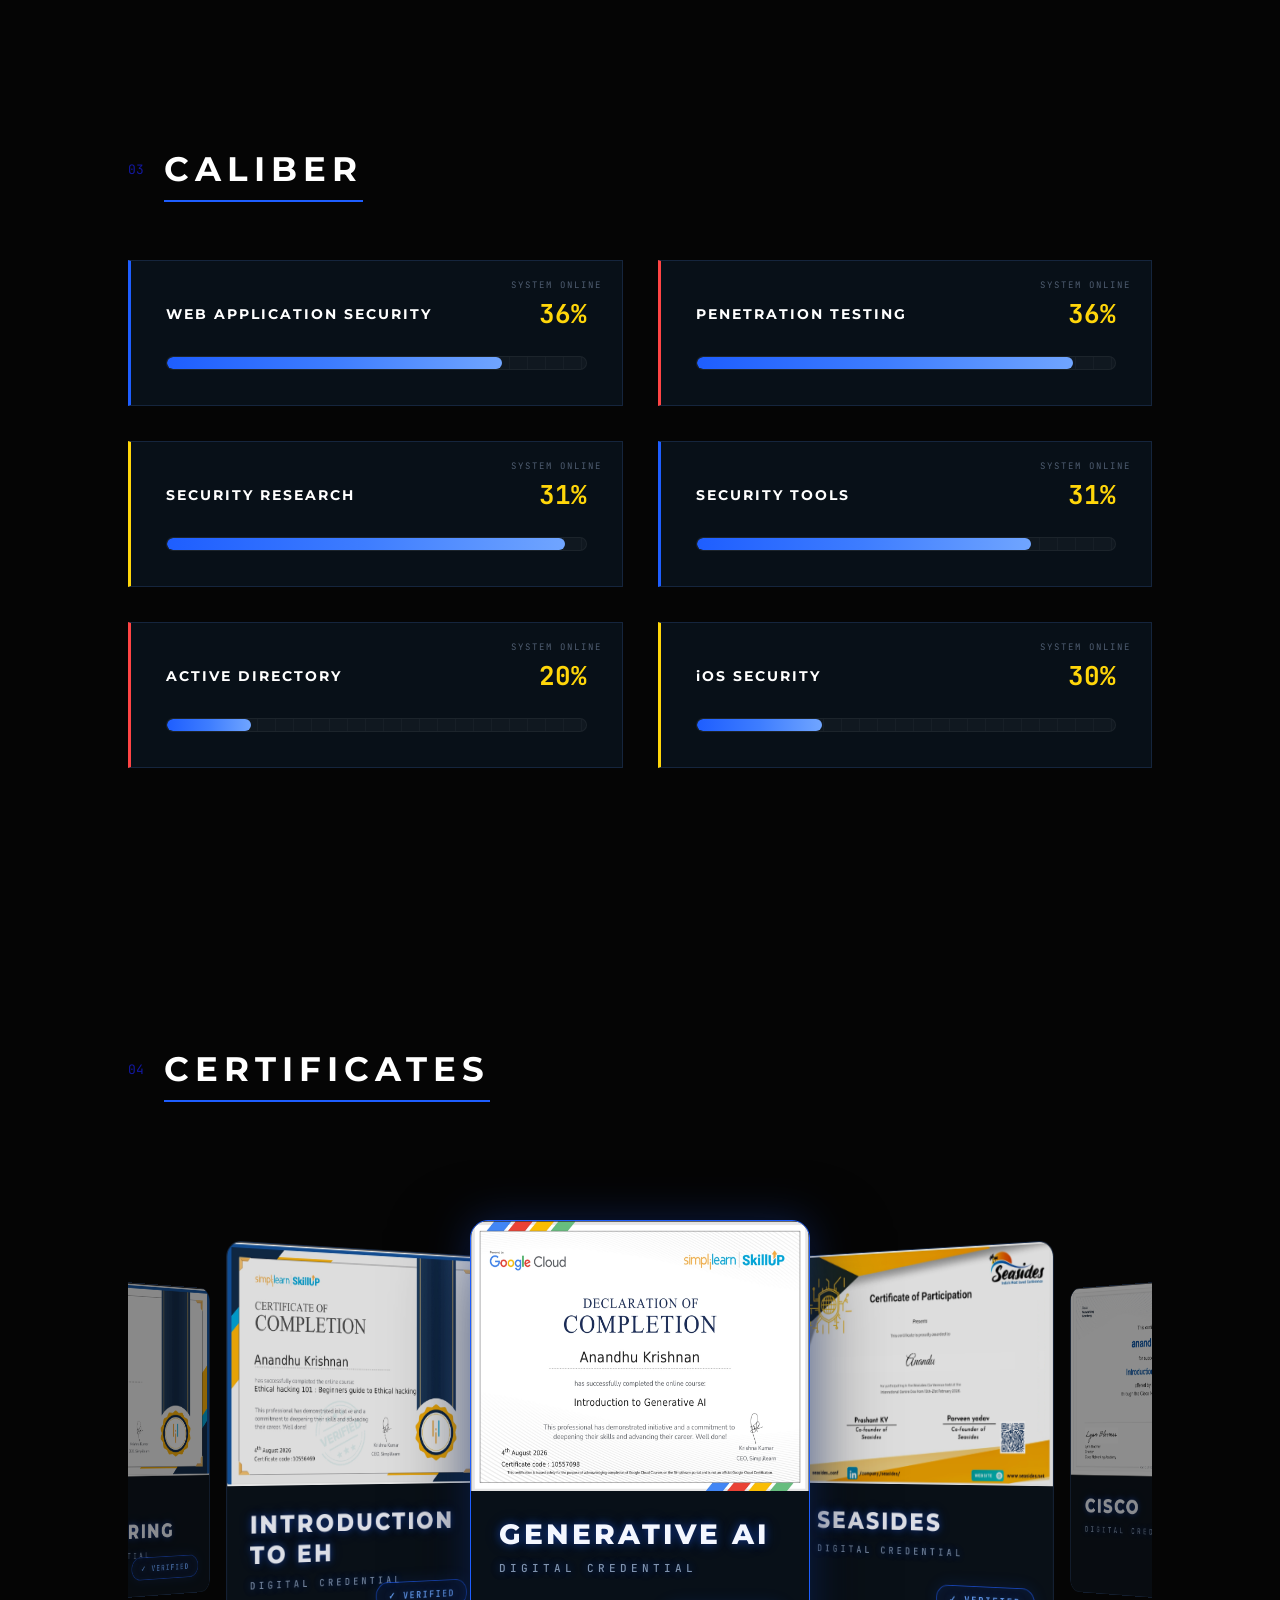
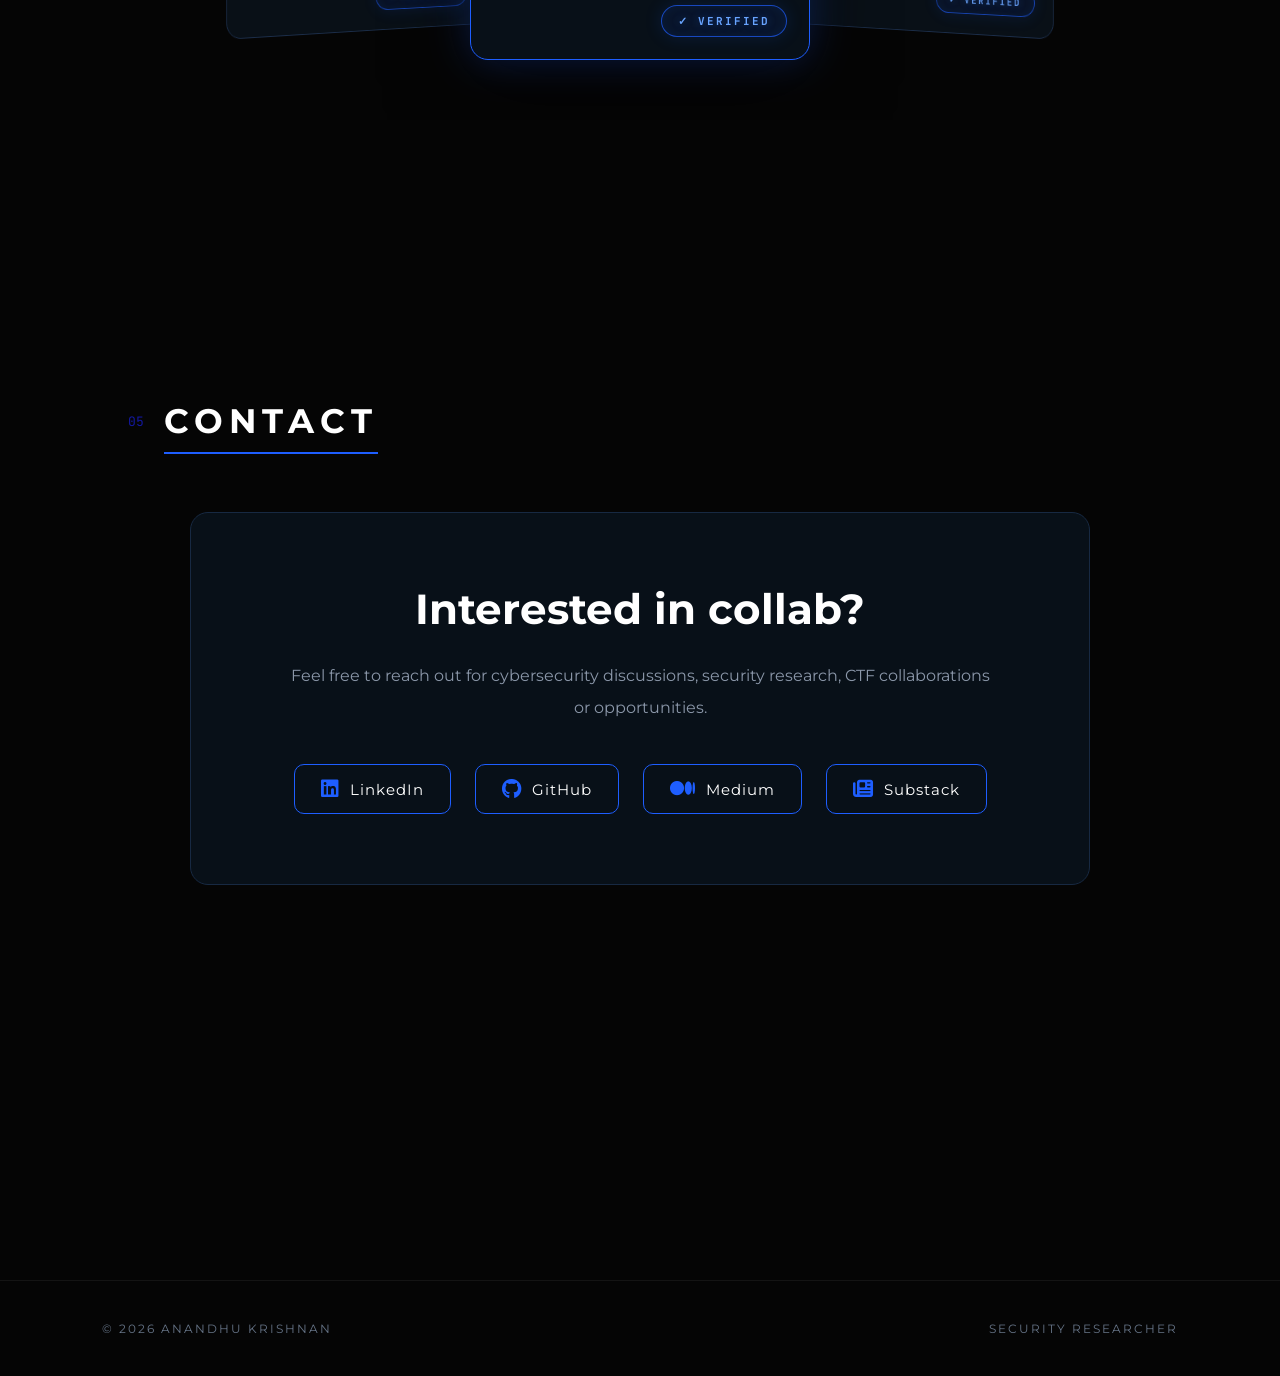
==== commit 73ecf367: "index.html" ====
--- a/index.html
+++ b/index.html
@@ -2,6 +2,7 @@
 <html lang="en">
 
 <head>
+    <link rel="icon" type="image/png" href="hacker.png">
 
     <meta charset="UTF-8">
     <meta name="viewport" content="width=device-width, initial-scale=1.0">
